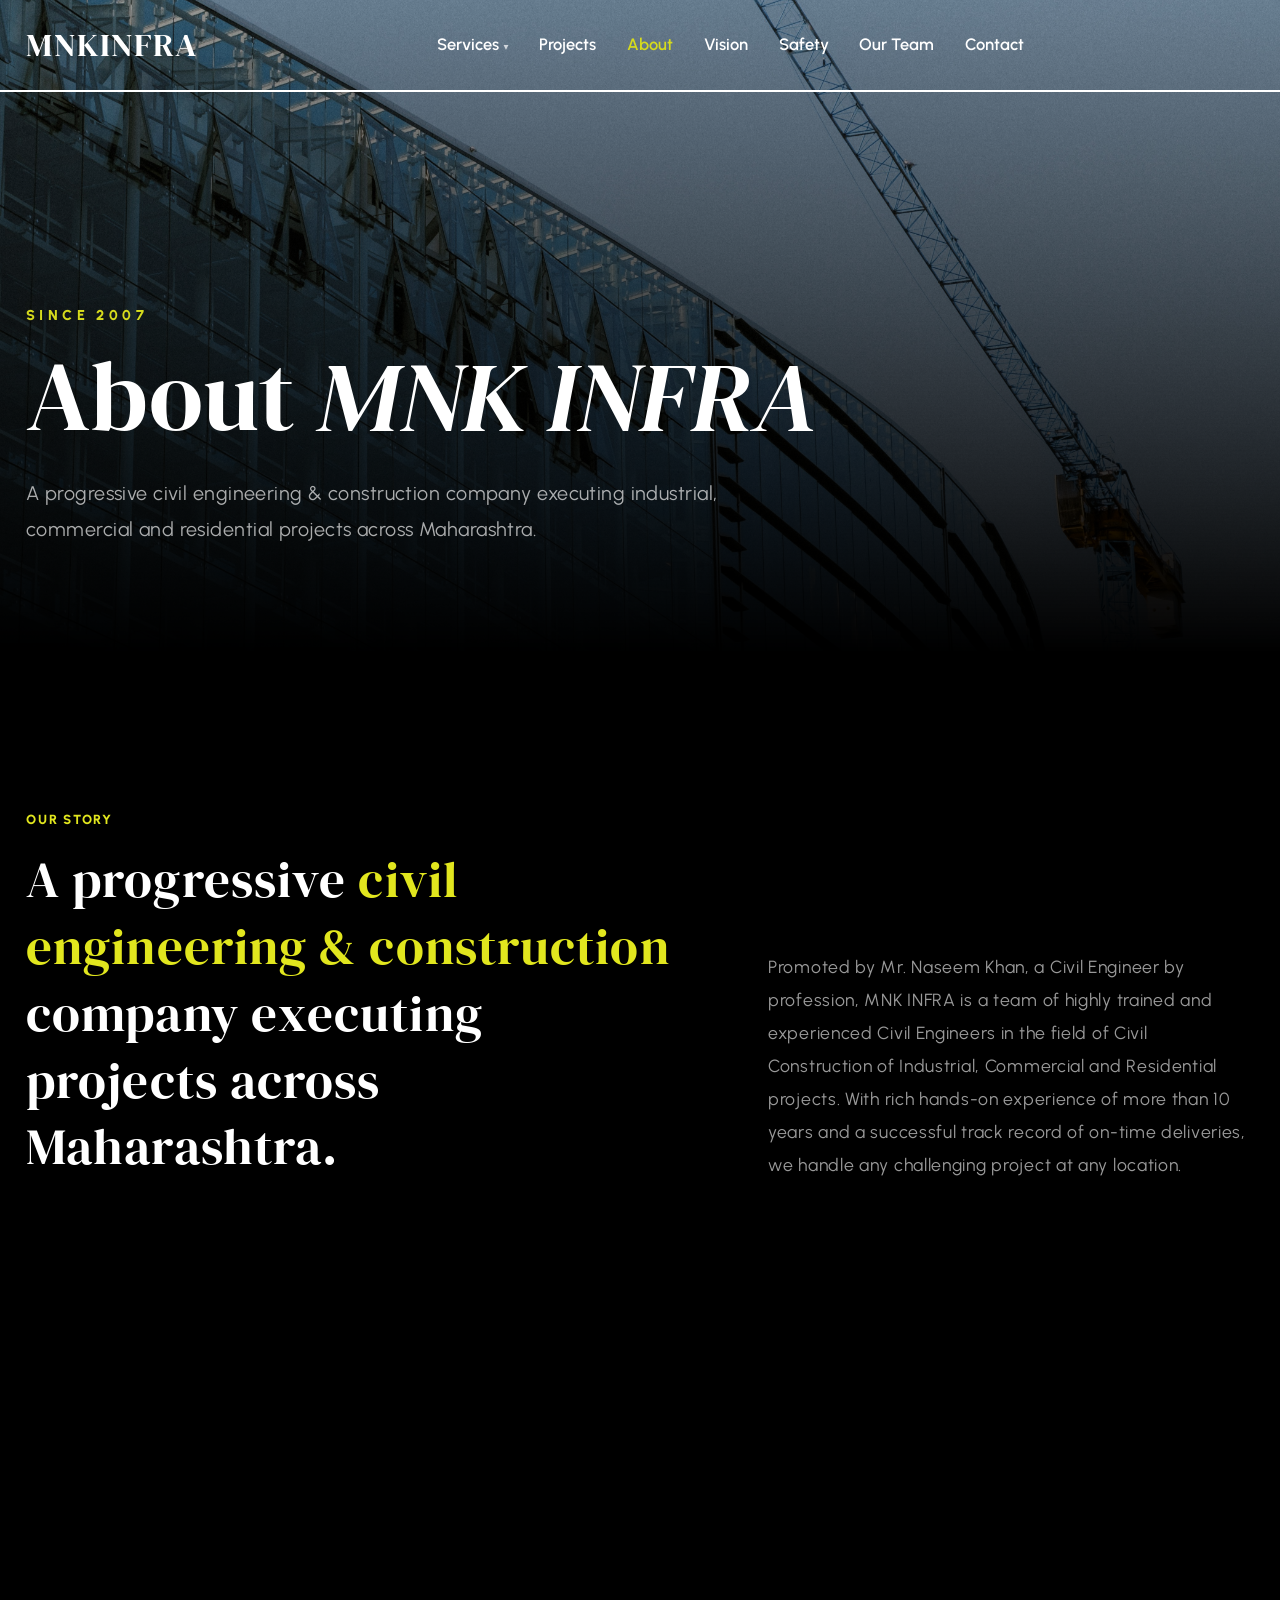
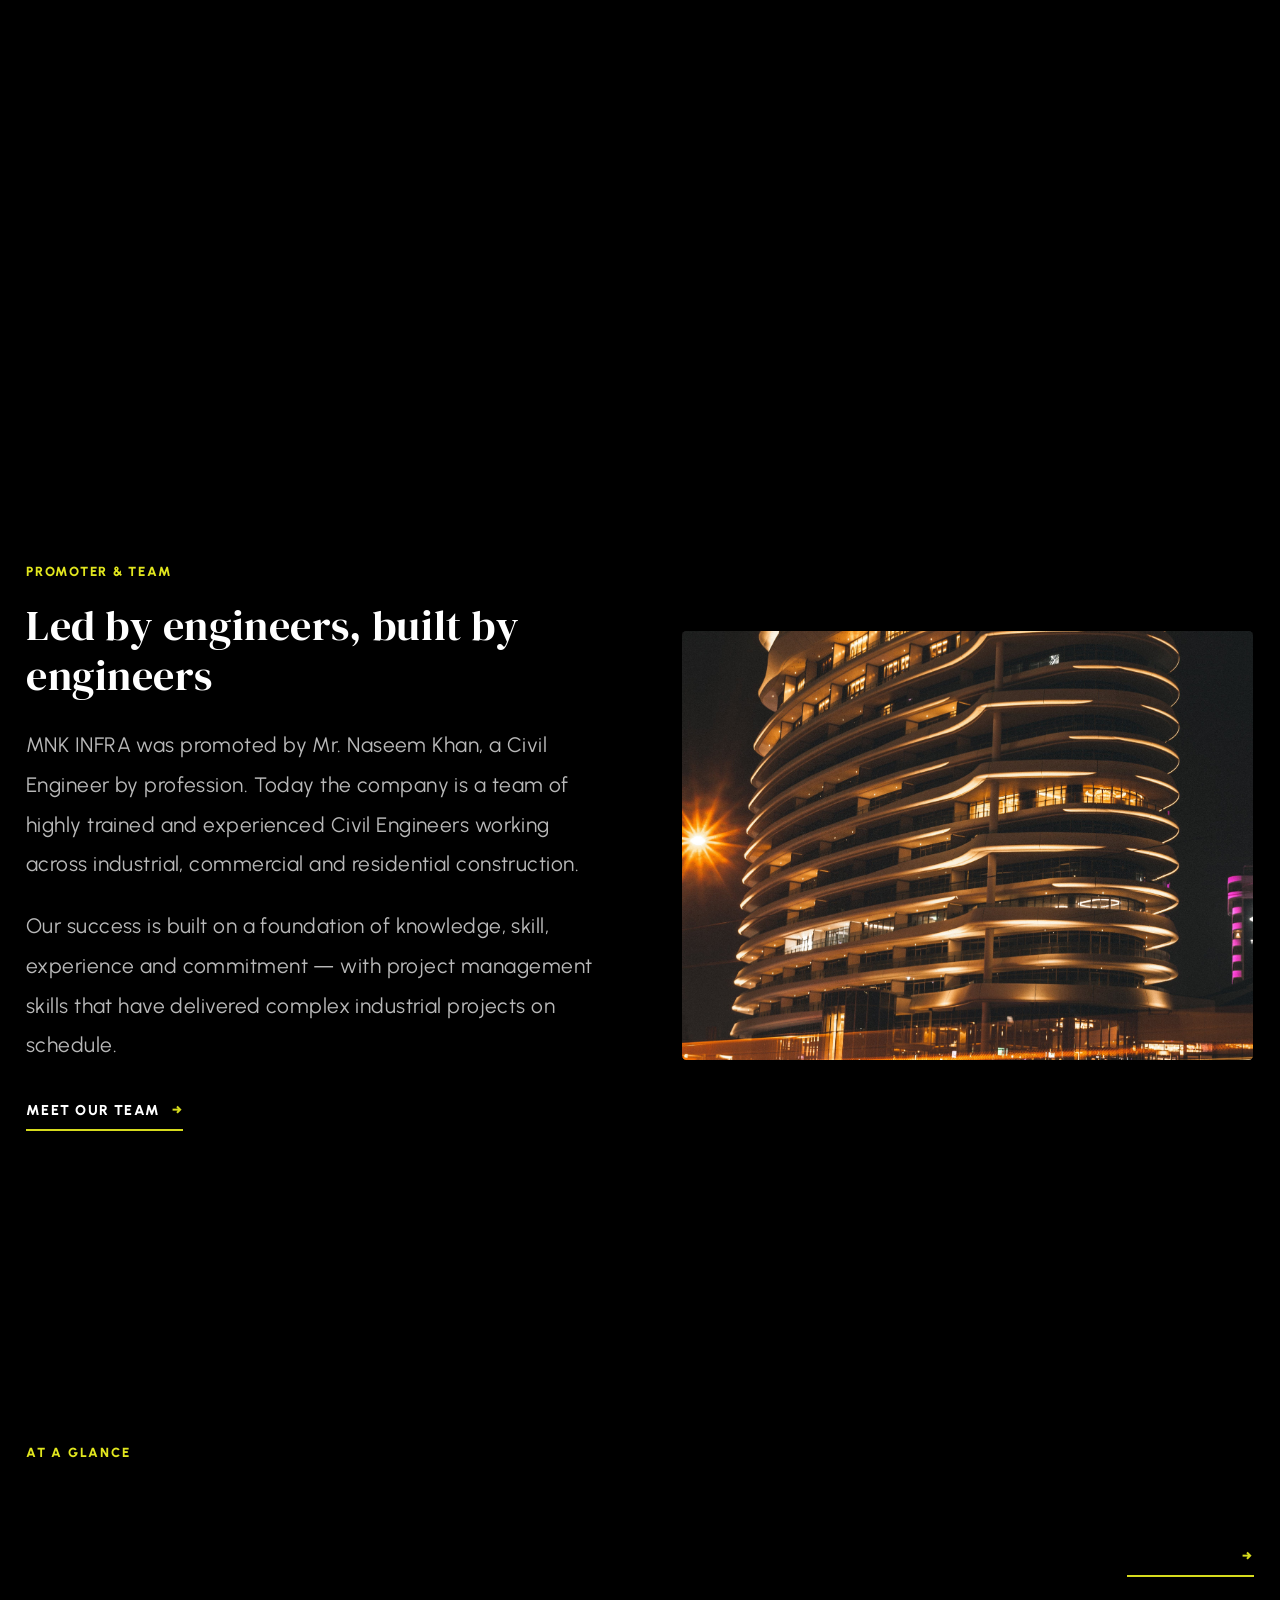
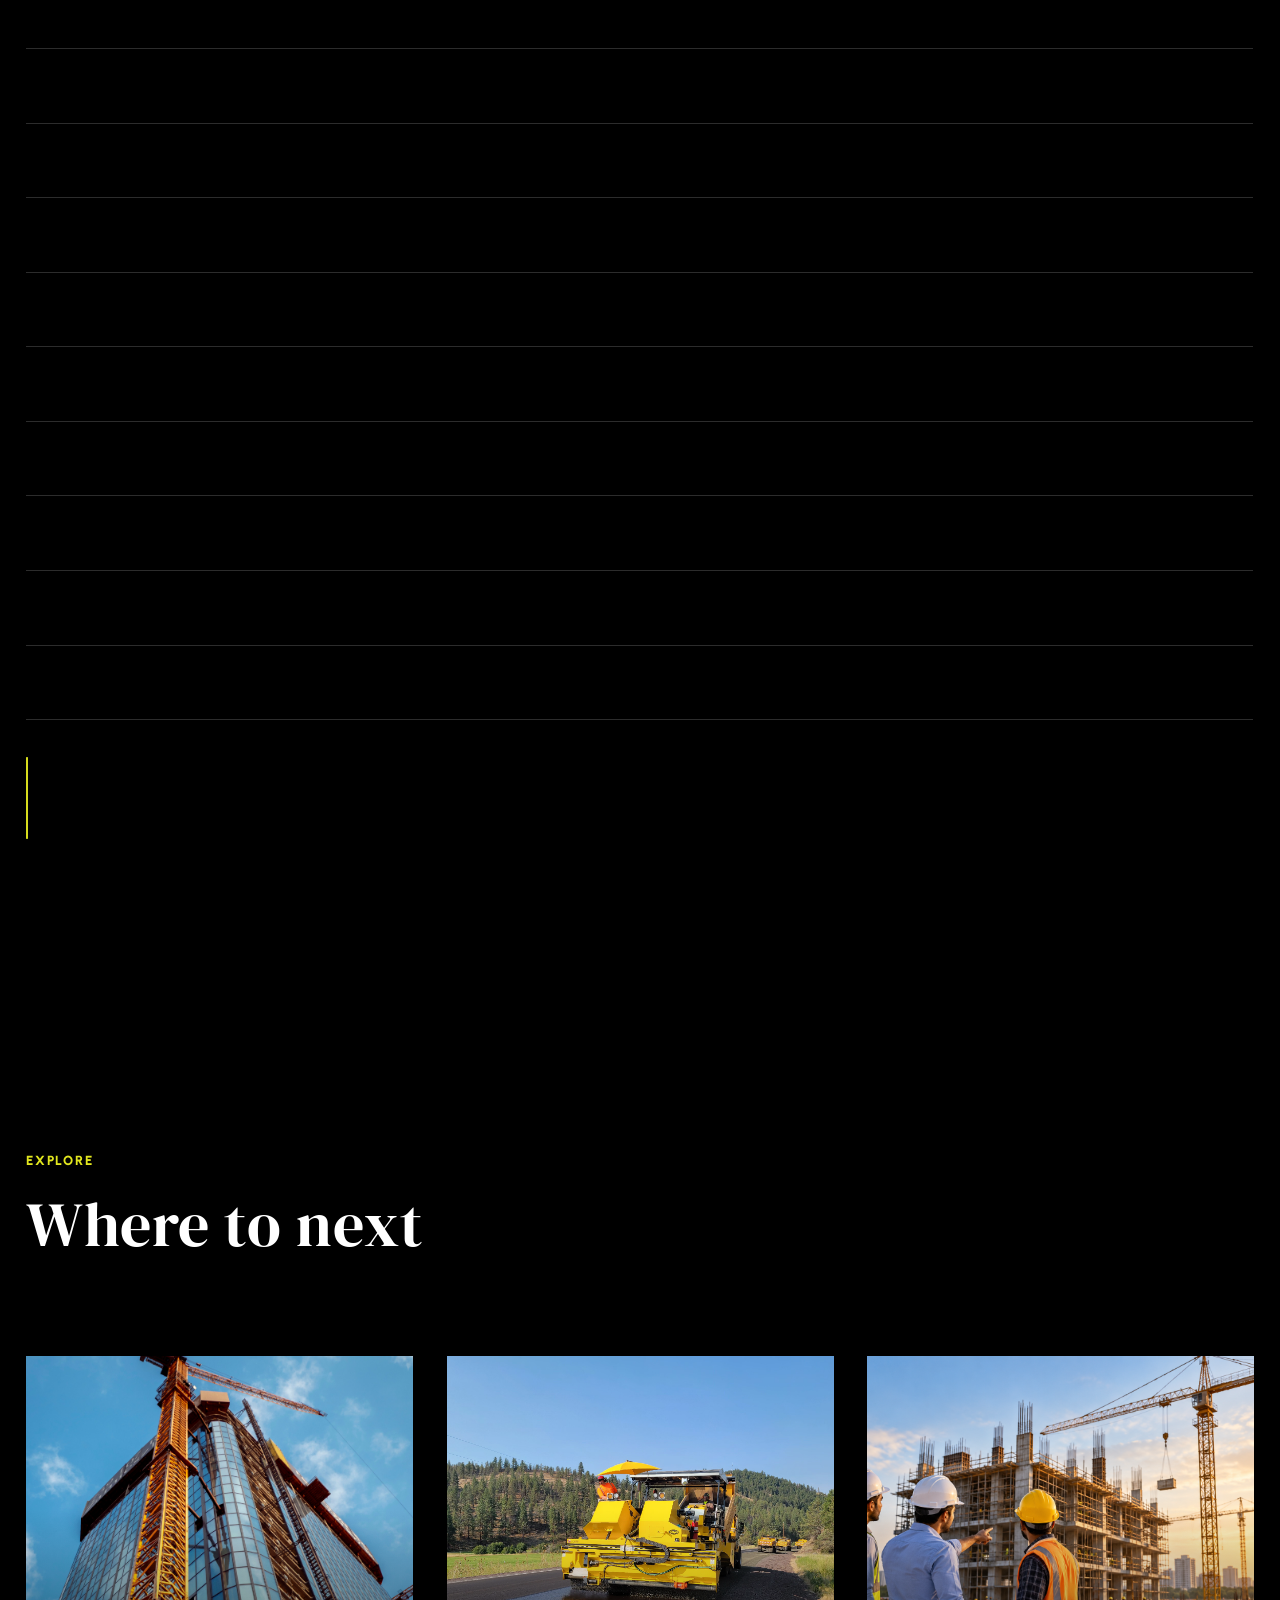
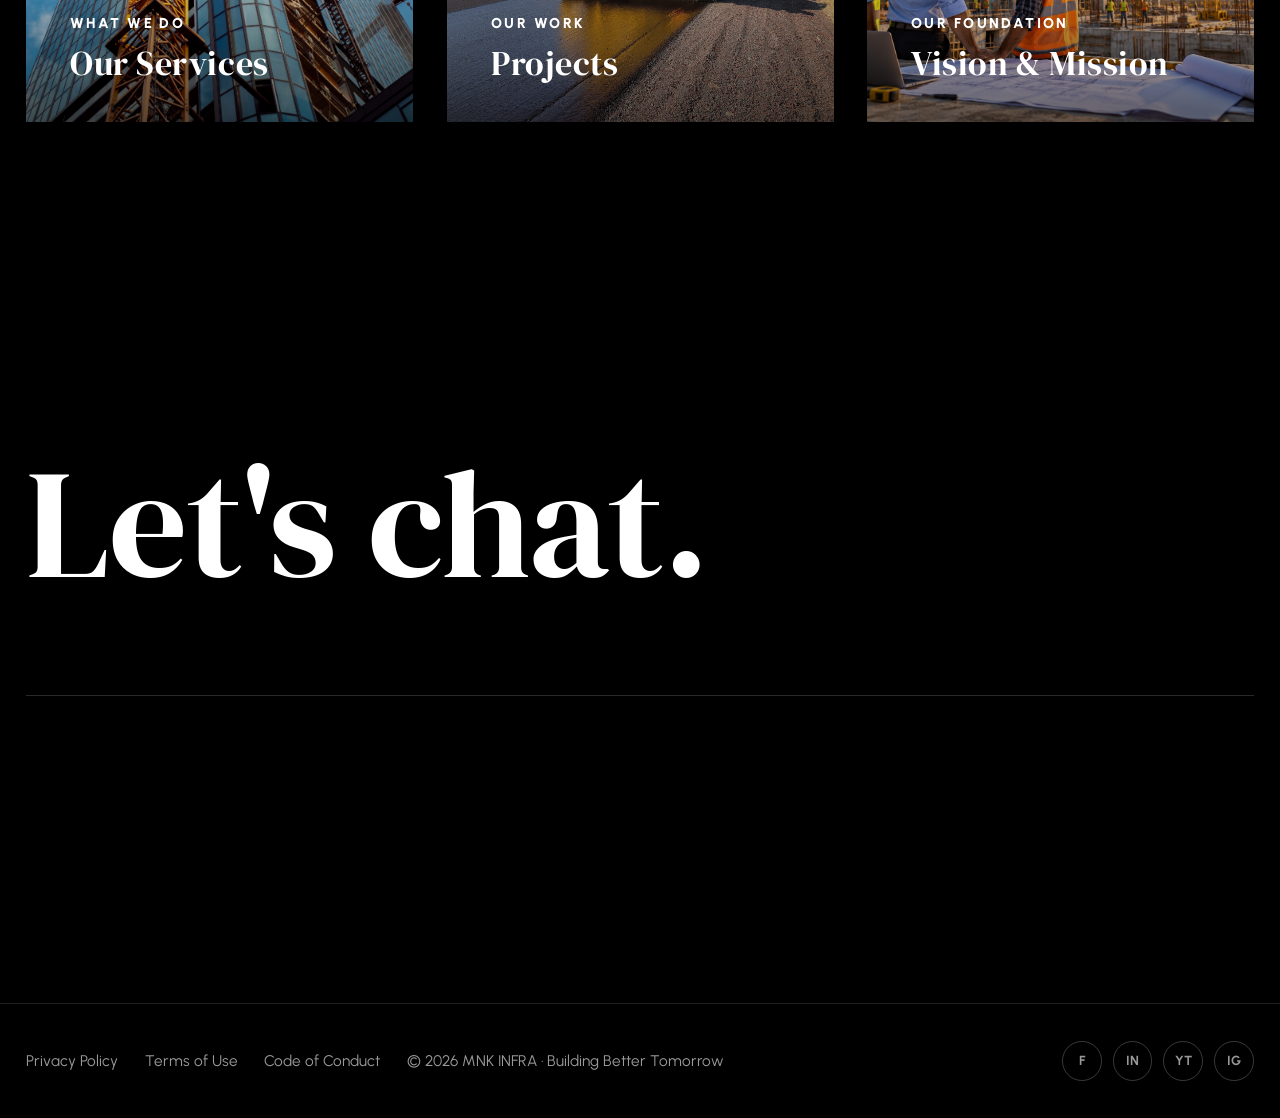
==== about.html @ fb1fc554 "MNK INFRA premium HITT-inspired sticky header + continuous projects carousel" ====
<!DOCTYPE html>
<html lang="en">
<head>
  <meta charset="UTF-8">
  <meta name="viewport" content="width=device-width, initial-scale=1.0">
  <title>About — MNK INFRA</title>
  <meta name="description" content="About MNK INFRA — a progressive civil engineering and construction company since 2007, promoted by Mr. Naseem Khan, executing industrial, commercial and residential projects across Maharashtra.">
  <link rel="icon" href="data:image/svg+xml,<svg xmlns='http://www.w3.org/2000/svg' viewBox='0 0 100 100'><rect width='100' height='100' rx='14' fill='%23000000'/><text x='50' y='70' font-size='56' font-family='Georgia' font-weight='bold' fill='%23d6db1d' text-anchor='middle'>M</text></svg>">
  <link rel="preconnect" href="https://fonts.googleapis.com">
  <link rel="preconnect" href="https://fonts.gstatic.com" crossorigin>
  <link href="https://fonts.googleapis.com/css2?family=DM+Serif+Display:ital@0;1&family=Urbanist:wght@400;500;600;700;800&display=swap" rel="stylesheet">
  <link rel="stylesheet" href="css/style.css">
  <link rel="stylesheet" href="css/pages.css">
  <noscript>
    <style>.reveal{opacity:1 !important;transform:none !important}</style>
  </noscript>
</head>
<body class="color-black">

  <!-- ===== Header (overlay over hero, solid on scroll) ===== -->
  <header class="siteheader" id="siteheader">
    <div class="navbar">
      <div class="container navbar__inner">
        <button class="header-search" type="button" aria-label="Search">
          <svg width="20" height="20" viewBox="0 0 24 24" fill="none" stroke="currentColor" stroke-width="2.2" stroke-linecap="round"><circle cx="11" cy="11" r="7"/><path d="M21 21l-4.35-4.35"/></svg>
        </button>
        <a class="brand" href="index.html" aria-label="MNK Infra home">
          <span class="brand__text">MNK <em>INFRA</em></span>
        </a>

        <nav class="nav" id="nav" aria-label="Main">
          <ul class="nav__list">
            <li class="nav__item nav__item--sub">
              <a href="services.html">Services <span class="chev">&#9662;</span></a>
              <div class="submenu">
                <div class="submenu__col">
                  <p class="submenu__title">Buildings</p>
                  <a href="service.html?s=commercial-buildings">Commercial Buildings</a>
                  <a href="service.html?s=residential-buildings">Residential Buildings</a>
                  <a href="service.html?s=multi-storey-buildings">Multi-Storey Buildings</a>
                  <a href="service.html?s=pre-engineered-structures">Pre-Engineered Structures</a>
                </div>
                <div class="submenu__col">
                  <p class="submenu__title">Civil &amp; Infrastructure</p>
                  <a href="service.html?s=road-construction">Road Construction</a>
                  <a href="service.html?s=earth-work-site-prep">Earth Work &amp; Site Prep</a>
                  <a href="service.html?s=waterproofing-insulation">Waterproofing &amp; Insulation</a>
                  <a href="service.html?s=hvac-plumbing-electrical">HVAC, Plumbing &amp; Electrical</a>
                </div>
              </div>
            </li>
            <li class="nav__item"><a href="projects.html">Projects</a></li>
            <li class="nav__item"><a href="about.html">About</a></li>
            <li class="nav__item"><a href="vision.html">Vision</a></li>
            <li class="nav__item"><a href="safety.html">Safety</a></li>
            <li class="nav__item"><a href="team.html">Our Team</a></li>
            <li class="nav__item"><a href="contact.html">Contact</a></li>
          </ul>
          <a class="btn btn--lime nav__mobile-cta" href="contact.html">Build With Us</a>
        </nav>

        <a class="btn btn--lime navbar__cta" href="contact.html">Build With Us</a>

        <button class="burger" id="burger" type="button" aria-label="Open menu" aria-expanded="false">
          <span></span><span></span><span></span>
        </button>
      </div>
      <div class="scrollbar" aria-hidden="true"><span id="scrollbarFill"></span></div>
      </div>
      <div class="nav-backdrop" id="navBackdrop" aria-hidden="true"></div>
  </header>

  <main id="top">

    <!-- ===== PAGE HERO ===== -->
    <section class="phero phero--about" data-panel="black">
      <div class="phero__media" data-heromedia aria-hidden="true"></div>
      <div class="phero__overlay" aria-hidden="true"></div>
      <div class="container phero__inner">
        <p class="hero__tag reveal">Since 2007</p>
        <h1 class="phero__title reveal" style="--d:.15s">About <em>MNK INFRA</em></h1>
        <p class="phero__lede reveal" style="--d:.3s">A progressive civil engineering &amp; construction company executing industrial, commercial and residential projects across Maharashtra.</p>
      </div>
    </section>

    <!-- ===== INTRO — black ===== -->
    <section class="intro panel" data-panel="black">
      <div class="container intro__grid">
        <div class="reveal">
          <p class="eyebrow">Our Story</p>
          <h2 class="intro__title">A progressive <span class="lime">civil engineering &amp; construction</span> company executing projects across Maharashtra.</h2>
        </div>
        <div class="intro__copy reveal" style="--d:.2s">
          <p>Promoted by Mr. Naseem Khan, a Civil Engineer by profession, MNK INFRA is a team of highly trained and experienced Civil Engineers in the field of Civil Construction of Industrial, Commercial and Residential projects. With rich hands-on experience of more than 10 years and a successful track record of on-time deliveries, we handle any challenging project at any location.</p>
        </div>
      </div>
    </section>

    <!-- ===== STATS — white ===== -->
    <section class="stats panel" data-panel="white">
      <div class="container">
        <p class="stats__lead reveal">Our success is built on a foundation of knowledge, skill, experience and commitment — gained project by project, alongside our clients, architects and consultants.</p>
        <div class="stats__grid" data-stagger>
          <div class="stat reveal">
            <p class="stat__num"><span class="count" data-target="2007">0</span></p>
            <h6 class="stat__label">Established</h6>
            <p class="stat__desc">Serving clients, architects and consultants across Maharashtra since 2007.</p>
          </div>
          <div class="stat reveal">
            <p class="stat__num"><span class="count" data-target="10" data-suffix="+">0+</span></p>
            <h6 class="stat__label">Years of Experience</h6>
            <p class="stat__desc">Rich hands-on experience across Infrastructure, Commercial, Residential and Land Development projects.</p>
          </div>
          <div class="stat reveal">
            <p class="stat__num"><span class="count" data-target="13" data-suffix="+">0+</span></p>
            <h6 class="stat__label">Construction Services</h6>
            <p class="stat__desc">From buildings and roads to industrial structures, waterproofing and MEP works.</p>
          </div>
          <div class="stat reveal">
            <p class="stat__num"><span class="count" data-target="100" data-suffix="%">0%</span></p>
            <h6 class="stat__label">On-Time Deliveries</h6>
            <p class="stat__desc">Project management skills that have delivered complex industrial projects on schedule.</p>
          </div>
        </div>
      </div>
    </section>

    <!-- ===== EXPERTISE / PROMOTER — black ===== -->
    <section class="psec panel" data-panel="black">
      <div class="container split__grid split__grid--rev">
        <div class="split__media reveal">
          <div class="frame"><img data-imgparallax src="images/built-on-trust.jpg" alt="MNK INFRA building project" loading="lazy"></div>
        </div>
        <div class="split__body reveal" style="--d:.15s">
          <p class="eyebrow">Promoter &amp; Team</p>
          <h2 class="ptitle ptitle--sm">Led by engineers, built by engineers</h2>
          <p class="plede">MNK INFRA was promoted by Mr. Naseem Khan, a Civil Engineer by profession. Today the company is a team of highly trained and experienced Civil Engineers working across industrial, commercial and residential construction.</p>
          <p class="plede">Our success is built on a foundation of knowledge, skill, experience and commitment — with project management skills that have delivered complex industrial projects on schedule.</p>
          <a class="link-arrow" href="team.html" style="margin-top: 30px;">Meet Our Team <span>&rarr;</span></a>
        </div>
      </div>
    </section>

    <!-- ===== COMPANY PROFILE — white ===== -->
    <section class="psec panel" data-panel="white">
      <div class="container">
        <div class="news__head">
          <div class="reveal">
            <p class="eyebrow">At A Glance</p>
            <h2 class="ptitle">Company profile</h2>
          </div>
          <a class="link-arrow reveal" style="--d:.15s" href="contact.html">Contact Us <span>&rarr;</span></a>
        </div>

        <div class="facts reveal">
          <div class="facts__row"><p class="facts__k">Company</p><p class="facts__v">MNK INFRA</p></div>
          <div class="facts__row"><p class="facts__k">Established</p><p class="facts__v">2007</p></div>
          <div class="facts__row"><p class="facts__k">Promoter</p><p class="facts__v">Mr. Naseem Khan — Civil Engineer</p></div>
          <div class="facts__row"><p class="facts__k">Head Office</p><p class="facts__v">UB 20, Dheeraj Heritage, S.V Road, Santacruz West, Mumbai — 400054</p></div>
          <div class="facts__row"><p class="facts__k">Region</p><p class="facts__v">Projects executed across Maharashtra, India</p></div>
          <div class="facts__row"><p class="facts__k">Sectors</p><p class="facts__v">Industrial · Commercial · Residential · Infrastructure</p></div>
          <div class="facts__row"><p class="facts__k">Services</p><p class="facts__v">13+ construction and infrastructure services — <a href="services.html">view all services</a></p></div>
          <div class="facts__row"><p class="facts__k">Phone</p><p class="facts__v"><a href="tel:+919820789991">+91 98207 89991</a></p></div>
          <div class="facts__row"><p class="facts__k">Email</p><p class="facts__v"><a href="mailto:mnkinfra09@gmail.com">mnkinfra09@gmail.com</a></p></div>
        </div>

        <p class="note reveal" style="margin-top: 34px;">Legal entity details, registration and statutory numbers, certifications and client references are not published on the current website. This block can be extended with verified documents as they are supplied.</p>
      </div>
    </section>

    <!-- ===== EXPLORE — black ===== -->
    <section class="psec panel" data-panel="black">
      <div class="container">
        <div class="news__head">
          <div class="reveal">
            <p class="eyebrow">Explore</p>
            <h2 class="ptitle">Where to next</h2>
          </div>
        </div>

        <div class="imggrid" data-stagger>
          <a class="e-card reveal" href="services.html" style="background-image:url('images/specialty-civil.jpg')"><div class="e-card__in"><h4>What We Do</h4><h3>Our Services</h3></div></a>
          <a class="e-card reveal" href="projects.html" style="background-image:url('images/road-construction.jpg')"><div class="e-card__in"><h4>Our Work</h4><h3>Projects</h3></div></a>
          <a class="e-card reveal" href="vision.html" style="background-image:url('images/our-mission.png')"><div class="e-card__in"><h4>Our Foundation</h4><h3>Vision &amp; Mission</h3></div></a>
        </div>
      </div>
    </section>

    <!-- ===== CTA — black ===== -->
    <section class="cta panel" data-panel="black">
      <div class="container">
        <h2 class="cta__title reveal"><a href="contact.html">Let's chat.</a></h2>
        <div class="cta__cols" data-stagger>
          <div class="reveal">
            <p class="cta__label">Get In Touch</p>
            <a href="tel:+919820789991">9820789991</a>
            <a href="mailto:mnkinfra09@gmail.com">mnkinfra09@gmail.com</a>
          </div>
          <div class="reveal">
            <p class="cta__label">Visit Us</p>
            <a href="contact.html">UB 20, Dheeraj Heritage, S.V Road</a>
            <a href="contact.html">Santacruz West, Mumbai — 400054</a>
          </div>
          <div class="reveal">
            <p class="cta__label">Learn More</p>
            <a href="team.html">Our Team</a>
            <a href="safety.html">Safety</a>
          </div>
        </div>
      </div>
    </section>

  </main>

  <!-- ===== Footer ===== -->
  <footer class="footer">
    <div class="container footer__inner">
      <nav class="footer__links" aria-label="Footer">
        <a href="contact.html">Privacy Policy</a>
        <a href="contact.html">Terms of Use</a>
        <a href="contact.html">Code of Conduct</a>
        <span>&copy; 2026 MNK INFRA · Building Better Tomorrow</span>
      </nav>
      <div class="footer__social">
        <a href="contact.html" aria-label="Facebook">f</a>
        <a href="contact.html" aria-label="LinkedIn">in</a>
        <a href="contact.html" aria-label="YouTube">yt</a>
        <a href="contact.html" aria-label="Instagram">ig</a>
      </div>
    </div>
  </footer>

  <script src="js/main.js"></script>
</body>
</html>
---- css/style.css ----
/* ============ MNK Infra — HITT-clone theme (black / white / lime) ============ */
:root {
  --black: #000000;
  --white: #ffffff;
  --lime: #d6db1d;
  --lime-text: #e1e61e;
  --lime-hover: #cbd01c;
  --grey: #5b6670;
  --navy: #002855;
  --giant-grey: rgba(91, 102, 112, 0.28);
  --giant-dark: rgba(146, 157, 170, 0.3);

  --serif: "DM Serif Display", Georgia, serif;
  --sans: "Urbanist", system-ui, -apple-system, "Segoe UI", sans-serif;

  --container: 1140px;
  --ease: cubic-bezier(0.22, 1, 0.36, 1);
}

* { margin: 0; padding: 0; box-sizing: border-box; }
html { scroll-behavior: smooth; overflow-x: hidden; zoom: 1.1; }
body {
  font-family: var(--sans);
  font-size: 16px;
  line-height: 1.8;
  background-color: #000;
  color: #fff;
  -webkit-font-smoothing: antialiased;
  overflow-x: hidden;
  /* exact HITT mechanism: body color flips with scroll */
  transition: background-color 0.6s ease;
}
body.color-white { background-color: #fff !important; color: #000; }
body.color-black { background-color: #000 !important; color: #fff; }
body.nav-open { overflow: hidden; }

img { max-width: 100%; display: block; }
a { color: inherit; text-decoration: none; }
button { font: inherit; cursor: pointer; border: 0; background: none; color: inherit; }
em { font-style: italic; }
.lime { color: var(--lime-text) !important; }

.container { width: min(var(--container), calc(100% - 48px)); margin-inline: auto; }

/* ================= buttons ================= */
.btn {
  display: inline-block;
  font-family: var(--sans);
  font-weight: 800;
  font-size: 13px;
  letter-spacing: 1.3px;
  text-transform: uppercase;
  padding: 15px 28px;
  border-radius: 2px;
  line-height: 1.4;
  transition: background-color 0.3s, color 0.3s, transform 0.3s var(--ease);
}
.btn--lime { background: var(--lime); color: #000; }
.btn--lime:hover { background: var(--lime-hover); }
.btn--w220 { width: 220px; text-align: center; padding-left: 15px; padding-right: 15px; }

.link-arrow {
  display: inline-flex;
  align-items: center;
  gap: 10px;
  font-weight: 800;
  font-size: 13px;
  letter-spacing: 1.3px;
  text-transform: uppercase;
  border-bottom: 2px solid var(--lime);
  padding-bottom: 5px;
  transition: gap 0.3s var(--ease), color 0.3s;
}
.link-arrow:hover { gap: 18px; color: var(--lime); }
.link-arrow span { color: var(--lime); }

.eyebrow {
  text-transform: uppercase;
  letter-spacing: 1.6px;
  font-size: 12px;
  font-weight: 800;
  color: var(--lime-text);
  margin-bottom: 14px;
}

/* ================= header ================= */
.siteheader {
  position: fixed;
  top: 0; left: 0; right: 0;
  z-index: 900;
  transition: background-color 0.3s ease, box-shadow 0.3s ease, color 0.3s ease, border-color 0.3s ease;
  color: #fff;
  border-bottom: 1px solid #fff;
}
.siteheader.is-solid {
  background: #fff;
  color: #000;
  box-shadow: 0 2px 10px rgba(0, 0, 0, 0.08);
  border-bottom: 1px solid #D1D5DB;
}

.topbar { border-bottom: 1px solid rgba(255, 255, 255, 0.16); transition: border-color 0.4s; }
.siteheader.is-solid .topbar { border-bottom-color: rgba(0, 0, 0, 0.08); }
.topbar__inner { display: flex; justify-content: space-between; align-items: center; min-height: 40px; gap: 20px; }
.topbar__interested {
  text-transform: uppercase;
  letter-spacing: 1.4px;
  font-size: 11px;
  font-weight: 800;
  color: var(--lime);
}
.topbar__interested .chev { font-size: 9px; margin-left: 5px; }
.topbar__links { display: flex; gap: 24px; }
.topbar__links a {
  text-transform: uppercase;
  letter-spacing: 1.1px;
  font-size: 11px;
  font-weight: 600;
  opacity: 0.85;
  transition: color 0.25s, opacity 0.25s;
}
.topbar__links a:hover { color: var(--lime); opacity: 1; }

.navbar { position: relative; border-bottom: 1px solid #fff; transition: border-color 0.3s; }
.navbar__inner { display: flex; align-items: center; gap: 30px; min-height: 82px; transition: min-height 0.35s var(--ease); }
.nav { margin-left: auto; }
.burger { display: none; flex-direction: column; gap: 5px; padding: 8px; margin-left: auto; }
.siteheader.is-solid .navbar__inner { min-height: 66px; }

.brand {
  display: flex;
  align-items: center;
}
.brand__text {
  font-family: var(--serif);
  font-size: 1.9rem;
  letter-spacing: 1px;
  line-height: 1;
  color: #fff;
  white-space: nowrap;
  display: flex;
  align-items: center;
}
.brand__text > *:first-child {
  color: #fff;
  transition: color 0.3s;
}
.siteheader.is-solid .brand__text > *:first-child {
  color: #111111;
}
.brand__text em {
  color: var(--lime-text);
  font-style: normal;
}
.siteheader.is-solid .brand__text em { color: var(--lime-text) !important; }
.brand--footer .brand__text { color: #fff; }

.nav { margin-left: auto; }
.nav__list { display: flex; gap: 2px; list-style: none; }
.nav__item > a {
  display: block;
  padding: 10px 13px;
  font-size: 15px;
  font-weight: 600;
  color: currentColor;
  border-radius: 4px;
  white-space: nowrap;
  transition: color 0.25s;
}
.nav__item > a:hover,
.nav__item > a.is-active { color: var(--lime); }
.chev { font-size: 9px; opacity: 0.7; }

.nav__item--sub { position: relative; }
.submenu {
  position: absolute;
  top: calc(100% + 16px);
  left: 0;
  display: grid;
  grid-template-columns: repeat(2, minmax(175px, 1fr));
  gap: 28px;
  background: #fff;
  color: #000;
  border: 1px solid rgba(0, 0, 0, 0.08);
  border-radius: 4px;
  padding: 26px 30px;
  box-shadow: 0 30px 70px rgba(0, 0, 0, 0.22);
  opacity: 0;
  visibility: hidden;
  transform: translateY(14px);
  transition: opacity 0.3s, transform 0.35s var(--ease), visibility 0.3s;
}
.nav__item--sub:hover .submenu,
.nav__item--sub:focus-within .submenu { opacity: 1; visibility: visible; transform: translateY(0); }
.submenu::before { content: ""; position: absolute; top: -16px; left: 0; right: 0; height: 16px; }
.submenu__title {
  text-transform: uppercase;
  letter-spacing: 1.4px;
  font-size: 11px;
  font-weight: 800;
  color: var(--grey);
  margin-bottom: 10px;
}
.submenu__col a { display: block; padding: 6px 0; font-size: 14.5px; font-weight: 600; transition: color 0.2s, padding-left 0.2s; }
.submenu__col a:hover { color: var(--lime-hover); padding-left: 6px; }

.navbar__cta { flex-shrink: 0; opacity: 0; visibility: hidden; transition: opacity 0.35s, visibility 0.35s; }
.siteheader.is-solid .navbar__cta { opacity: 1; visibility: visible; }
.siteheader.is-solid .navbar { border-color: #D1D5DB; }

.header-search { display: none; align-items: center; justify-content: center; width: 40px; height: 40px; color: #fff; padding: 0; flex-shrink: 0; }
.nav__mobile-cta { display: none; }

.burger { display: none; flex-direction: column; gap: 5px; padding: 8px; margin-left: auto; }
.burger span { width: 26px; height: 2.5px; background: currentColor; border-radius: 2px; transition: transform 0.3s, opacity 0.3s; }
.burger.is-open span:nth-child(1) { transform: translateY(7.5px) rotate(45deg); }
.burger.is-open span:nth-child(2) { opacity: 0; }
.burger.is-open span:nth-child(3) { transform: translateY(-7.5px) rotate(-45deg); }

.scrollbar { position: absolute; left: 0; right: 0; bottom: -2px; height: 2px; background: transparent; }
.scrollbar span { display: block; height: 100%; width: 0; background: var(--lime); transition: width 0.1s linear; }

/* ================= hero ================= */
.hero {
  position: relative;
  min-height: 100vh;
  display: flex;
  align-items: center;
  overflow: hidden;
  background: #000;
  padding: 150px 0 100px;
}
.hero__media {
  position: absolute;
  inset: -10% 0;
  /* video background — CSS image is fallback/poster area */
  background: url("https://picsum.photos/seed/mnkskyline/1920/1200") no-repeat center center;
  background-size: cover;
  will-change: transform;
}
.hero__video {
  position: absolute;
  inset: 0;
  width: 100%;
  height: 100%;
  object-fit: cover;
}
.hero__overlay {
  position: absolute;
  inset: 0;
  /* exact HITT gradient: video melts into pure black at bottom */
  background: linear-gradient(180deg, rgba(0, 0, 0, 0.3) 0%, #000000 100%);
}
.hero__inner { position: relative; z-index: 3; }

/* MNK INFRA stacked above title — M and B flush on same left edge */
.hero__stack {
  display: flex;
  flex-direction: column;
  align-items: flex-start;
  margin-bottom: 40px;
  padding-right: clamp(24px, 8vw, 120px);
}
.hero__tag {
  font-weight: 800;
  font-size: 13px;
  letter-spacing: 4px;
  text-transform: uppercase;
  color: var(--lime);
  line-height: 1;
  margin: 0 0 20px;
  padding: 0;
}
.hero__title {
  font-family: var(--serif);
  font-weight: 400;
  font-size: clamp(46px, 7.6vw, 104px);
  line-height: 1.06;
  color: #fff;
  margin: 0;
  padding: 0;
}
.hero__title em { font-family: var(--serif); }

/* rotating headline — always 2 lines, fade + slight rise */
.hero__rotator {
  display: grid;
}
.hero__line {
  grid-area: 1 / 1;
  opacity: 0;
  visibility: hidden;
  transform: translateY(28px);
  transition:
    opacity 0.7s ease,
    transform 0.7s var(--ease),
    visibility 0.7s;
  will-change: opacity, transform;
}
.hero__line.is-active {
  opacity: 1;
  visibility: visible;
  transform: translateY(0);
}

/* desktop only: lock all 3 headlines to same footprint as Building Better Tomorrow */
@media (min-width: 641px) {
  .hero__title {
    width: max-content;
    max-width: 100%;
  }
  .hero__line {
    white-space: nowrap;
  }
}

/* ================= giant parallax titles ================= */
.giant {
  position: absolute;
  top: 30px;
  left: 0;
  font-family: var(--serif);
  font-size: clamp(120px, 19vw, 280px);
  line-height: 1;
  letter-spacing: 11.2px;
  white-space: nowrap;
  color: var(--giant-dark);
  pointer-events: none;
  user-select: none;
  z-index: 0;
  will-change: transform;
}
.giant--light { color: var(--giant-grey); }

/* ================= intro (black) ================= */
.intro { position: relative; z-index: 2; padding: clamp(80px, 11vw, 150px) 0 clamp(40px, 5vw, 60px); }
.intro__grid {
  display: grid;
  grid-template-columns: 1.15fr 0.85fr;
  gap: clamp(40px, 6vw, 90px);
  align-items: end;
}
.intro__title {
  font-family: var(--serif);
  font-weight: 400;
  font-size: clamp(30px, 3.6vw, 46px);
  line-height: 1.32;
  letter-spacing: 1px;
  color: #fff;
}
.intro__copy p {
  color: rgba(255, 255, 255, 0.6);
  font-size: 16px;
  letter-spacing: 0.64px;
  line-height: 1.88;
}

/* ================= projects (black) ================= */
.projects {
  position: relative;
  z-index: 2;
  padding: clamp(60px, 8vw, 110px) 0 clamp(80px, 10vw, 140px);
  overflow: hidden;
}
.projects__head {
  position: relative;
  z-index: 5;
  display: flex;
  justify-content: space-between;
  align-items: center;
  gap: 24px;
  margin-bottom: clamp(40px, 5vw, 70px);
}
.filters { display: flex; align-items: center; gap: 22px; flex-wrap: wrap; }
.filters__label { font-size: 17px; font-weight: 600; color: #fff; }

.dropdown { position: relative; }
.dropdown__btn {
  display: flex;
  align-items: center;
  gap: 12px;
  font-size: 17px;
  font-weight: 600;
  color: #fff;
  padding: 8px 4px;
  border-bottom: 1px solid rgba(255, 255, 255, 0.3);
  transition: color 0.25s, border-color 0.25s;
}
.dropdown__btn:hover { color: var(--lime); border-color: var(--lime); }
.dropdown__btn svg { transition: transform 0.3s var(--ease); }
.dropdown.is-open .dropdown__btn svg { transform: rotate(180deg); }
.dropdown__menu {
  position: absolute;
  top: calc(100% + 12px);
  left: 0;
  min-width: 250px;
  background: #0a0a0a;
  border: 1px solid rgba(255, 255, 255, 0.16);
  border-radius: 4px;
  list-style: none;
  padding: 10px 0;
  max-height: 320px;
  overflow-y: auto;
  opacity: 0;
  visibility: hidden;
  transform: translateY(10px);
  transition: opacity 0.25s, transform 0.3s var(--ease), visibility 0.25s;
  z-index: 20;
}
.dropdown.is-open .dropdown__menu { opacity: 1; visibility: visible; transform: translateY(0); }
.dropdown__menu button {
  display: block;
  width: 100%;
  text-align: left;
  padding: 9px 22px;
  font-size: 14.5px;
  font-weight: 500;
  color: rgba(255, 255, 255, 0.8);
  transition: color 0.2s, background 0.2s, padding-left 0.2s;
}
.dropdown__menu button:hover { color: var(--lime); background: rgba(255, 255, 255, 0.05); padding-left: 28px; }

.slider-nav { display: flex; gap: 10px; }
.slider-nav__btn {
  width: 52px; height: 52px;
  border: 1.5px solid rgba(255, 255, 255, 0.35);
  border-radius: 50%;
  color: #fff;
  font-size: 18px;
  display: grid; place-items: center;
  transition: all 0.3s var(--ease);
}
.slider-nav__btn:hover { background: var(--lime); border-color: var(--lime); color: #000; transform: translateY(-3px); }

.p-slider {
  position: relative;
  z-index: 2;
  overflow-x: auto;
  overflow-y: hidden;
  padding-block: 90px;
  margin-block: -90px;
  scrollbar-width: none;
  -ms-overflow-style: none;
  cursor: grab;
  scroll-snap-type: x mandatory;
  padding-inline: max(24px, calc((100% - var(--container)) / 2));
}
.p-slider::-webkit-scrollbar { display: none; }
.p-slider.is-dragging { cursor: grabbing; scroll-snap-type: none; }
.p-slider.is-dragging a { pointer-events: none; }
.p-track { display: flex; gap: clamp(24px, 3vw, 44px); width: max-content; padding-right: 24px; }

/* HITT-style stagger: odd cards sit -80px, even +80px, settle to 0 on .line-up */
.p-card {
  flex: 0 0 280px;
  margin-right: 24px;
  margin-bottom: 0;
  scroll-snap-align: start;
  transform: translateY(0);
  transition: transform 400ms;
  display: block;
  position: relative;
}
.p-card:nth-child(even) { transform: translateY(80px); }
.p-card.line-up { transform: translateY(0); }
.p-card:last-child { margin-right: 0; }
.p-card__frame {
  position: relative;
  aspect-ratio: 16 / 9;
  overflow: hidden;
  border-radius: 4px;
  background: #111;
  margin-bottom: 0;
}
.p-card__frame img {
  position: absolute;
  left: 0; top: 0;
  width: 100%;
  height: 100%;
  object-fit: cover;
  transition: transform 0.5s;
}
.p-card__frame:hover img { transform: scale(1.08); }
.p-card__cat {
  text-transform: uppercase;
  letter-spacing: 1.3px;
  font-size: 12px;
  font-weight: 800;
  color: var(--lime);
  margin: 8px 0 4px;
  white-space: nowrap;
  width: 100%;
}
.p-card__title {
  font-family: var(--serif);
  font-weight: 400;
  font-size: clamp(22px, 2vw, 28px);
  line-height: 1.25;
  color: #fff;
  white-space: nowrap;
  width: 100%;
  overflow: hidden;
  text-overflow: ellipsis;
  margin-bottom: 4px;
}
.p-card__loc {
  font-size: 14.5px;
  color: rgba(255, 255, 255, 0.5);
  white-space: nowrap;
  width: 100%;
  overflow: hidden;
  text-overflow: ellipsis;
}
.p-card__frame {
  position: relative;
  aspect-ratio: 4 / 4.6;
  overflow: hidden;
  border-radius: 4px;
  background: #111;
  margin-bottom: 20px;
}
.p-card__frame img {
  position: absolute;
  left: 0; top: -8%;
  width: 100%;
  height: 116%;
  object-fit: cover;
  filter: saturate(0.9);
  transition: filter 0.5s, scale 0.8s var(--ease);
  will-change: transform;
}
.p-card:hover .p-card__frame img { filter: saturate(1.05); scale: 1.05; }
.p-card__cat {
  text-transform: uppercase;
  letter-spacing: 1.3px;
  font-size: 12px;
  font-weight: 800;
  color: var(--lime);
  margin-bottom: 8px;
}
.p-card__title {
  font-family: var(--serif);
  font-weight: 400;
  font-size: clamp(22px, 2vw, 28px);
  line-height: 1.25;
  color: #fff;
  transition: color 0.3s;
}
.p-card:hover .p-card__title { color: var(--lime-text); }
.p-card__loc { font-size: 14.5px; color: rgba(255, 255, 255, 0.5); }

.projects__foot { position: relative; z-index: 5; margin-top: clamp(40px, 5vw, 64px); }

/* ================= stats (white) ================= */
.stats { position: relative; z-index: 2; padding: clamp(80px, 11vw, 150px) 0; color: #000; }
.stats__lead {
  font-size: clamp(17px, 1.7vw, 21px);
  line-height: 1.75;
  font-weight: 500;
  letter-spacing: 0.4px;
  color: rgba(0, 0, 0, 0.75);
  max-width: 68ch;
  margin-bottom: clamp(50px, 7vw, 90px);
}
.stats__grid { display: grid; grid-template-columns: repeat(4, 1fr); gap: clamp(28px, 3.5vw, 50px); }
.stat__num {
  font-family: var(--serif);
  font-size: clamp(64px, 6.5vw, 104px);
  line-height: 1;
  color: #000;
  margin-bottom: 18px;
  white-space: nowrap;
}
.stat__label {
  text-transform: uppercase;
  letter-spacing: 1.3px;
  font-size: 13px;
  font-weight: 800;
  line-height: 1.5;
  color: #000;
  margin-bottom: 12px;
}
.stat__desc { font-size: 15.5px; letter-spacing: 0.4px; color: rgba(0, 0, 0, 0.6); line-height: 1.8; }

/* ================= expertise (white) ================= */
.expertise {
  position: relative;
  z-index: 2;
  color: #000;
  padding: clamp(70px, 9vw, 130px) 0 clamp(90px, 12vw, 160px);
  overflow: hidden;
}
.expertise__giant { z-index: 1; top: clamp(40px, 7vw, 120px); font-size: clamp(150px, 19vw, 370px); color: rgba(160, 160, 160, 0.42); }
.expertise__grid {
  position: relative;
  display: flex;
  align-items: center;
  gap: clamp(30px, 3vw, 56px);
  width: min(1560px, calc(100% - 48px));
  /* no z-index here — children (content/giant/slider) must share
     the section stacking context so giant paints OVER the cards */
}
.expertise__content {
  position: relative;
  z-index: 4;
  flex: 0 0 min(560px, 30vw);
  text-align: left;
}
.expertise__content h2 {
  font-family: var(--serif);
  font-weight: 400;
  font-size: clamp(34px, 4.5vw, 88px);
  letter-spacing: 0;
  line-height: 1.15;
  margin-bottom: 24px;
  color: #000;
}
.expertise__content p {
  font-size: 18px;
  letter-spacing: 0.3px;
  line-height: 2;
  max-width: min(470px, 100%);
  color: rgba(0, 0, 0, 0.62);
}

.expertise__sliderwrap {
  position: relative;
  flex: 1;
  min-width: 0;
  margin-right: calc(50% - 50vw); /* cards bleed to right viewport edge */
}
.expertise__slider {
  position: relative;
  z-index: 2;
  overflow-x: auto;
  overflow-y: hidden;
  scrollbar-width: none;
  cursor: grab;
  scroll-behavior: smooth;
}
.expertise__slider::-webkit-scrollbar { display: none; }
.expertise__slider.is-dragging { cursor: grabbing; scroll-behavior: auto; }
.expertise__slider.is-dragging .e-card { pointer-events: none; }
.expertise__track {
  display: flex;
  gap: clamp(22px, 2.1vw, 40px);
  padding-right: max(90px, 10vw);
  width: max-content;
}
.e-card {
  position: relative;
  flex: 0 0 clamp(290px, 22.5vw, 435px);
  height: clamp(424px, 32.8vw, 635px);
  overflow: hidden;
  background-size: cover;
  background-position: center;
}
.e-card::before {
  content: "";
  position: absolute;
  inset: 0;
  background: rgba(0, 0, 0, 0);
  transition: background 0.45s;
}
.e-card::after {
  content: "";
  position: absolute;
  inset: 0;
  background: linear-gradient(180deg, rgba(0, 0, 0, 0) 42%, rgba(0, 0, 0, 0.55) 100%);
}
.e-card__in {
  position: absolute;
  inset: 0;
  z-index: 2;
  padding: 36px 40px;
  display: flex;
  flex-direction: column;
  justify-content: flex-end;
}
.e-card__in h4 {
  font-size: 13px;
  font-weight: 800;
  letter-spacing: 2.2px;
  text-transform: uppercase;
  color: #fff;
}
.e-card__in h3 {
  font-family: var(--serif);
  font-weight: 400;
  font-size: clamp(26px, 2.4vw, 42px);
  letter-spacing: 0.5px;
  color: #fff;
  margin-top: 6px;
  line-height: 1.15;
}
.e-card:hover::before { background: rgba(0, 0, 0, 0.12); }

/* expertise nav — lime circles pinned to card edges (reference layout) */
.e-nav__btn {
  position: absolute;
  top: 54%;
  transform: translateY(-50%);
  width: 64px; height: 64px;
  border: 0;
  border-radius: 50%;
  background: var(--lime);
  color: #000;
  font-size: 22px;
  line-height: 1;
  display: grid; place-items: center;
  z-index: 6;
  box-shadow: 0 10px 26px rgba(0, 0, 0, 0.18);
  transition: transform 0.3s var(--ease), background 0.3s;
}
.e-nav__btn--prev { left: -32px; }
.e-nav__btn--next { right: clamp(20px, 5vw, 96px); }
.e-nav__btn:hover { background: #e8ee2a; transform: translateY(-50%) scale(1.08); }

/* ================= experience (black) ================= */
.experience { position: relative; z-index: 2; padding: clamp(90px, 12vw, 170px) 0; color: #fff; }
.exp-line {
  font-family: var(--serif);
  font-size: clamp(34px, 5.6vw, 78px);
  line-height: 1.25;
  color: #fff;
}
.exp-line--right { text-align: right; }

.circle__grid {
  display: grid;
  grid-template-columns: auto 1fr;
  gap: clamp(40px, 6vw, 90px);
  align-items: center;
  margin-top: clamp(70px, 9vw, 130px);
}
.circle { position: relative; width: min(550px, 78vw); aspect-ratio: 1; }
.circle__img {
  position: absolute;
  inset: 8%;
  border-radius: 50%;
  background: url("../images/built-on-trust.jpg") no-repeat center center;
  background-size: cover;
}
.circle__svg { position: absolute; inset: 0; width: 100%; height: 100%; }
.arc { stroke-linecap: round; }
.circle__text p {
  font-size: 16.5px;
  letter-spacing: 0.5px;
  line-height: 1.88;
  color: rgba(255, 255, 255, 0.65);
  max-width: 48ch;
  margin-bottom: 32px;
}

/* ================= news (white) ================= */
.news { position: relative; z-index: 2; padding: clamp(80px, 11vw, 150px) 0; color: #000; }
.news__head {
  display: flex;
  justify-content: space-between;
  align-items: flex-end;
  gap: 24px;
  margin-bottom: clamp(40px, 5vw, 66px);
}
.news__title {
  font-family: var(--serif);
  font-weight: 400;
  font-size: clamp(32px, 4vw, 52px);
  line-height: 1.15;
  color: #000;
}
.news__title em { color: var(--lime-hover); }

.news__grid { display: grid; grid-template-columns: repeat(3, 1fr); gap: clamp(24px, 3vw, 40px); }
.n-card { display: flex; flex-direction: column; }
.n-card__frame {
  position: relative;
  aspect-ratio: 3 / 2;
  overflow: hidden;
  border-radius: 4px;
  background: #eee;
  margin-bottom: 22px;
}
.n-card__frame img {
  position: absolute;
  left: 0; top: -8%;
  width: 100%; height: 116%;
  object-fit: cover;
  transition: scale 0.8s var(--ease);
  will-change: transform;
}
.n-card:hover .n-card__frame img { scale: 1.06; }
.n-card__cat {
  text-transform: uppercase;
  letter-spacing: 1.3px;
  font-size: 12px;
  font-weight: 800;
  color: var(--lime-hover);
  margin-bottom: 12px;
}
.n-card h3 {
  font-family: var(--serif);
  font-weight: 400;
  font-size: clamp(20px, 1.8vw, 25px);
  line-height: 1.3;
  color: #000;
  margin-bottom: 12px;
  transition: color 0.3s;
}
.n-card:hover h3 { color: var(--lime-hover); }
.n-card__excerpt { font-size: 15px; letter-spacing: 0.3px; color: rgba(0, 0, 0, 0.6); line-height: 1.8; margin-bottom: 18px; }
.n-card__more {
  margin-top: auto;
  font-weight: 800;
  font-size: 13px;
  letter-spacing: 1.3px;
  text-transform: uppercase;
  color: #000;
  transition: color 0.25s;
}
.n-card:hover .n-card__more { color: var(--lime-hover); }

/* ================= CTA (black) ================= */
.cta { position: relative; z-index: 2; padding: clamp(90px, 12vw, 160px) 0 clamp(70px, 9vw, 120px); color: #fff; }
.cta__title {
  font-family: var(--serif);
  font-weight: 400;
  font-size: clamp(64px, 11vw, 150px);
  line-height: 1;
  letter-spacing: -1px;
  margin-bottom: clamp(50px, 7vw, 86px);
}
.cta__title a { transition: color 0.35s; }
.cta__title a:hover { color: var(--lime); }
.cta__cols {
  display: grid;
  grid-template-columns: repeat(3, 1fr);
  gap: 34px;
  border-top: 1px solid rgba(255, 255, 255, 0.16);
  padding-top: 44px;
}
.cta__label {
  text-transform: uppercase;
  letter-spacing: 1.6px;
  font-size: 12px;
  font-weight: 800;
  color: var(--lime);
  margin-bottom: 16px;
}
.cta__cols a {
  display: block;
  padding: 6px 0;
  font-weight: 600;
  color: rgba(255, 255, 255, 0.75);
  transition: color 0.25s, padding-left 0.25s;
}
.cta__cols a:hover { color: var(--lime); padding-left: 6px; }

/* ================= footer ================= */
.footer {
  position: relative;
  z-index: 2;
  background: #000;
  color: rgba(255, 255, 255, 0.6);
  padding: 34px 0;
  border-top: 1px solid rgba(255, 255, 255, 0.12);
}
.footer__inner { display: flex; align-items: center; justify-content: space-between; gap: 26px; flex-wrap: wrap; }
.footer__links { display: flex; gap: 24px; flex-wrap: wrap; font-size: 14px; }
.footer__links a:hover { color: var(--lime); }
.footer__social { display: flex; gap: 10px; }
.footer__social a {
  width: 36px; height: 36px;
  display: grid; place-items: center;
  border: 1px solid rgba(255, 255, 255, 0.22);
  border-radius: 50%;
  font-size: 12px;
  font-weight: 700;
  text-transform: uppercase;
  transition: all 0.3s var(--ease);
}
.footer__social a:hover { background: var(--lime); border-color: var(--lime); color: #000; transform: translateY(-3px); }

/* ================= motion (HITT fl-fade-up / fade-left / fade-right) ================= */
.reveal {
  opacity: 0;
  transform: translateY(42px);
  transition: opacity 1s ease, transform 1s var(--ease);
  transition-delay: var(--d, 0s);
  will-change: opacity, transform;
}
.reveal.is-visible { opacity: 1; transform: translateY(0); }
.reveal[data-reveal="left"] { transform: translateX(-70px); }
.reveal[data-reveal="right"] { transform: translateX(70px); }
.reveal[data-reveal="left"].is-visible,
.reveal[data-reveal="right"].is-visible { transform: translateX(0); }

/* ================= responsive ================= */
@media (max-width: 1100px) {
  .stats__grid { grid-template-columns: repeat(2, 1fr); row-gap: 56px; }
  .expertise__content { flex-basis: min(400px, 32vw); }
}

/* compact header so brand + nav + CTA fit without wrapping (921–1180px) */
@media (max-width: 1180px) {
  .navbar__inner { gap: 20px; }
  .brand__text { font-size: 1.55rem; }
  .nav__item > a { padding: 10px 9px; font-size: 14.5px; }
  .navbar__cta { padding: 14px 22px; font-size: 13.5px; }
}

@media (max-width: 920px) {
  .topbar__links { display: none; }
  .navbar__cta { display: none; }
  .navbar { border-bottom: 1px solid rgba(255, 255, 255, 0.4); transition: border-color 0.4s; }
  .siteheader.is-solid .navbar { border-bottom-color: rgba(0, 0, 0, 0.1); }
  .filters { display: none; }
  .reveal[data-reveal="left"], .reveal[data-reveal="right"] { transform: translateY(50px); }
  .reveal[data-reveal="left"].is-visible, .reveal[data-reveal="right"].is-visible { transform: translateY(0); }
  .navbar__inner { gap: 0; justify-content: space-between; }
  .header-search { display: flex; color: #fff; }
  .siteheader.is-solid .header-search { color: #000; }
  .brand { position: absolute; left: 50%; transform: translateX(-50%); }
  .brand__text { font-size: 1.5rem; letter-spacing: 0.5px; }
  .burger { display: flex; position: relative; z-index: 1100; color: #fff; }
  .siteheader.is-solid .burger { color: #000; }
  .burger span { background: currentColor; }
  .nav {
    position: fixed;
    top: 0; right: 0;
    height: 100dvh;
    width: min(320px, 85vw);
    background: #fff;
    color: #000;
    padding: 88px 28px 40px;
    transform: translateX(100%);
    transition: transform 0.4s cubic-bezier(0.4, 0, 0.2, 1);
    overflow-y: auto;
    margin-left: 0;
    z-index: 1050;
    box-shadow: -8px 0 32px rgba(0, 0, 0, 0.18);
  }
  .nav.is-open { transform: translateX(0); }
  .nav__list { flex-direction: column; gap: 0; }
  .nav__item > a { padding: 13px 0; font-size: 16px; font-weight: 700; border-bottom: 1px solid rgba(0, 0, 0, 0.07); }
  .submenu {
    position: static;
    opacity: 1; visibility: visible; transform: none;
    box-shadow: none; border: 0; padding: 8px 0 12px;
    grid-template-columns: 1fr;
    gap: 10px;
    background: transparent;
  }
  .submenu__title { font-size: 10px; margin-bottom: 6px; }
  .submenu__col a { padding: 5px 0; font-size: 13.5px; font-weight: 500; color: #444; }
  .nav__mobile-cta { display: block; text-align: center; margin-top: 24px; }
  .nav-backdrop {
    position: fixed; inset: 0;
    background: rgba(0, 0, 0, 0.45);
    z-index: 1040;
    opacity: 0; pointer-events: none;
    transition: opacity 0.4s;
  }
  .nav-backdrop.is-open { opacity: 1; pointer-events: auto; }

  .intro__grid { grid-template-columns: 1fr; align-items: start; }
  .circle__grid { grid-template-columns: 1fr; justify-items: center; text-align: center; }
  .circle__text p { margin-inline: auto; }
  .news__grid { grid-template-columns: 1fr; max-width: 560px; }
  .cta__cols { grid-template-columns: 1fr; gap: 26px; }
  .exp-line--right { text-align: left; }

  .hero { padding-top: 170px; padding-bottom: 24vh; min-height: 100vh; align-items: flex-end; }
  .hero__media { background-attachment: scroll; }
  .expertise__grid { flex-direction: column; gap: 0; align-items: stretch; }
  .expertise__content { flex: auto; max-width: none; }
  .expertise__sliderwrap { margin-right: 0; }
  .expertise__nav { display: none; }
  .expertise__slider {
    overflow-x: auto;
    scrollbar-width: none;
    -ms-overflow-style: none;
    scroll-snap-type: x mandatory;
    margin-top: 32px;
    width: 100%;
  }
  .expertise__slider::-webkit-scrollbar { display: none; }
  .expertise__track { transform: none !important; padding-left: 0; gap: 20px; padding-right: 24px; }
  .e-card { flex-basis: min(300px, 74vw); height: 430px; scroll-snap-align: start; }
}

@media (max-width: 640px) {
  .container { width: calc(100% - 36px); }
  .stats__grid { grid-template-columns: 1fr; }
  .projects__head { flex-direction: column; align-items: flex-start; }
  .news__head { flex-direction: column; align-items: flex-start; }
  .giant { font-size: 92px; letter-spacing: 5px; top: 10px; }
  .p-card { flex-basis: 78vw; }
  .footer__inner { flex-direction: column; align-items: flex-start; }
}

/* ============ continuous horizontal project carousel ============ */
.p-track {
  display: flex;
  overflow: hidden;
  width: max-content;
}
.p-track .p-card { flex-shrink: 0; }
.p-track { animation: scroll-left 30s linear infinite; }
@keyframes scroll-left {
  0% { transform: translateX(0); }
  100% { transform: translateX(-50%); }
}
.p-track:hover { animation-play-state: paused; }
.p-track:focus-within { animation-play-state: paused; }
.p-card { pointer-events: auto; }

/* ================= reduced motion ================= */
@media (prefers-reduced-motion: reduce) {
  html { scroll-behavior: auto; }
  .reveal { opacity: 1; transform: none; transition: none; }
  .hero__media { background-attachment: scroll; }
  .giant, .expertise__track { transform: none !important; }
  .p-card { transform: none !important; transition: none; }
  body { transition: none; }
}
---- css/pages.css ----
/* ============ MNK Infra — inner pages (reuses style.css design system) ============ */

/* ---------- shared panel colours ---------- */
[data-panel="black"] { color: #fff; }
[data-panel="white"] { color: #000; }
[id] { scroll-margin-top: 120px; }

/* ---------- page hero ---------- */
.phero {
  position: relative;
  z-index: 2;
  display: flex;
  align-items: flex-end;
  min-height: clamp(440px, 66vh, 660px);
  padding: 170px 0 clamp(60px, 8vw, 96px);
  overflow: hidden;
  background: #000;
}
.phero--short { min-height: clamp(380px, 52vh, 540px); }
.phero__media {
  position: absolute;
  inset: -8% 0;
  background-repeat: no-repeat;
  background-position: center;
  background-size: cover;
  will-change: transform;
}
.phero__overlay {
  position: absolute;
  inset: 0;
  background: linear-gradient(180deg, rgba(0, 0, 0, 0.35) 0%, #000000 100%);
}
.phero__inner { position: relative; z-index: 3; }
.phero__title {
  font-family: var(--serif);
  font-weight: 400;
  font-size: clamp(44px, 7vw, 96px);
  line-height: 1.06;
  color: #fff;
  margin: 0 0 24px;
}
.phero__title em { font-family: var(--serif); }
.phero__lede {
  max-width: 62ch;
  font-size: clamp(16px, 1.4vw, 19px);
  line-height: 1.85;
  letter-spacing: 0.4px;
  color: rgba(255, 255, 255, 0.66);
}

.phero--services .phero__media { background-image: url("../images/industrial.jpg"); }
.phero--projects .phero__media { background-image: url("../images/multistory.jpg"); }
.phero--about .phero__media { background-image: url("../images/commercial.jpg"); }
.phero--vision .phero__media { background-image: url("../images/our-vision.png"); }
.phero--safety .phero__media { background-image: url("../images/safety.jpg"); }
.phero--team .phero__media { background-image: url("../images/earthwork.jpg"); }
.phero--contact .phero__media { background-image: url("../images/residential.jpg"); }

/* ---------- generic sections ---------- */
.psec {
  position: relative;
  z-index: 2;
  padding: clamp(80px, 11vw, 150px) 0;
}
.psec--tight { padding: clamp(60px, 8vw, 110px) 0; }
.psec--giant { overflow: hidden; }
.psec--giant > .container { position: relative; z-index: 5; }

/* ---------- tick list ---------- */
.ticklist { list-style: none; display: grid; gap: 13px; margin-top: 24px; }
.ticklist li {
  position: relative;
  padding-left: 28px;
  font-size: 16px;
  line-height: 1.8;
  letter-spacing: 0.3px;
  opacity: 0.75;
}
.ticklist li::before {
  content: "";
  position: absolute;
  left: 0;
  top: 0.78em;
  width: 14px;
  height: 2px;
  background: var(--lime);
}

.ptitle {
  font-family: var(--serif);
  font-weight: 400;
  font-size: clamp(32px, 4.4vw, 58px);
  line-height: 1.18;
  letter-spacing: 0.5px;
  margin-bottom: 22px;
}
.ptitle--sm { font-size: clamp(26px, 3vw, 40px); }
.plede {
  font-size: clamp(16px, 1.5vw, 19px);
  line-height: 1.9;
  letter-spacing: 0.4px;
  max-width: 66ch;
  opacity: 0.72;
}
.plede + .plede { margin-top: 20px; }

/* ---------- image frame ---------- */
.frame {
  position: relative;
  aspect-ratio: 4 / 3;
  overflow: hidden;
  border-radius: 4px;
  background: #111;
}
.frame img {
  position: absolute;
  left: 0;
  top: -8%;
  width: 100%;
  height: 116%;
  object-fit: cover;
  transition: scale 0.8s var(--ease);
}
.frame:hover img { scale: 1.05; }
.frame--tall { aspect-ratio: 4 / 4.6; }

/* ---------- split layouts ---------- */
.split__grid {
  display: grid;
  grid-template-columns: 1fr 1fr;
  gap: clamp(36px, 6vw, 86px);
  align-items: center;
}
.split__grid--rev .split__media { order: 2; }
.split__body .eyebrow { margin-bottom: 16px; }

/* ---------- numbered service index ---------- */
.idx { border-top: 1px solid rgba(127, 127, 127, 0.35); }
.idx__group { margin-top: clamp(52px, 6vw, 84px); }
.idx__group:first-child { margin-top: 0; }
.idx__grouphead { margin-bottom: clamp(22px, 3vw, 34px); }
.idx__row {
  display: grid;
  grid-template-columns: 64px minmax(0, 1fr) minmax(0, 1.5fr) 46px;
  gap: 22px;
  align-items: start;
  padding: clamp(22px, 2.6vw, 34px) 0;
  border-bottom: 1px solid rgba(127, 127, 127, 0.35);
  transition: padding-left 0.35s var(--ease);
}
a.idx__row:hover { padding-left: 12px; }
.idx__num {
  font-family: var(--serif);
  font-size: 17px;
  color: var(--lime-hover);
  padding-top: 8px;
}
.idx__name {
  font-family: var(--serif);
  font-weight: 400;
  font-size: clamp(21px, 2.1vw, 29px);
  line-height: 1.3;
  transition: color 0.3s;
}
a.idx__row:hover .idx__name { color: var(--lime-hover); }
.idx__desc {
  font-size: 15.5px;
  line-height: 1.85;
  letter-spacing: 0.3px;
  opacity: 0.65;
  padding-top: 6px;
}
.idx__arrow {
  justify-self: end;
  color: var(--lime-hover);
  font-size: 20px;
  padding-top: 6px;
  transition: transform 0.3s var(--ease);
}
a.idx__row:hover .idx__arrow { transform: translateX(8px); }

/* ---------- image card grids (reuses .e-card) ---------- */
.imggrid {
  display: grid;
  grid-template-columns: repeat(3, 1fr);
  gap: clamp(20px, 2.4vw, 34px);
}
.imggrid .e-card {
  flex: none;
  width: 100%;
  height: clamp(300px, 26vw, 430px);
}

/* ---------- filter pills ---------- */
.pills { display: flex; flex-wrap: wrap; gap: 10px; }
.pill {
  padding: 11px 21px;
  border: 1.5px solid rgba(127, 127, 127, 0.55);
  border-radius: 100px;
  font-size: 12.5px;
  font-weight: 800;
  letter-spacing: 1.2px;
  text-transform: uppercase;
  color: inherit;
  transition: background 0.3s, border-color 0.3s, color 0.3s;
}
.pill:hover { border-color: var(--lime); color: var(--lime); }
.pill.is-active { background: var(--lime); border-color: var(--lime); color: #000; }

/* ---------- project grid ---------- */
.pgrid {
  display: grid;
  grid-template-columns: repeat(3, 1fr);
  gap: clamp(28px, 3vw, 46px);
}
.pgrid .p-card { flex: none; width: auto; transform: none !important; }
.pgrid .p-card.is-hidden { display: none; }

/* ---------- value cards ---------- */
.vgrid {
  display: grid;
  grid-template-columns: repeat(3, 1fr);
  gap: clamp(26px, 3.4vw, 46px);
}
.vcard { border-top: 2px solid var(--lime); padding-top: 24px; }
.vcard__num {
  font-family: var(--serif);
  font-size: 16px;
  color: var(--lime-hover);
  display: block;
  margin-bottom: 12px;
}
.vcard h3 {
  font-family: var(--serif);
  font-weight: 400;
  font-size: clamp(21px, 2vw, 27px);
  line-height: 1.3;
  margin-bottom: 12px;
}
.vcard p {
  font-size: 15.5px;
  line-height: 1.85;
  letter-spacing: 0.3px;
  opacity: 0.68;
}

/* ---------- big pull quote ---------- */
.quoteblock {
  font-family: var(--serif);
  font-weight: 400;
  font-size: clamp(30px, 4.4vw, 58px);
  line-height: 1.3;
  letter-spacing: 0.5px;
  max-width: 24ch;
}
.quoteblock--wide { max-width: 34ch; }
.quotefoot {
  margin-top: clamp(28px, 4vw, 44px);
  font-size: 15.5px;
  line-height: 1.85;
  opacity: 0.66;
  max-width: 62ch;
}

/* ---------- numbered steps ---------- */
.steps { counter-reset: step; display: grid; gap: clamp(22px, 3vw, 36px); }
.step {
  counter-increment: step;
  display: grid;
  grid-template-columns: 88px 1fr;
  gap: clamp(18px, 2.5vw, 34px);
  align-items: start;
  border-top: 1px solid rgba(127, 127, 127, 0.35);
  padding-top: clamp(20px, 2.6vw, 30px);
}
.step::before {
  content: "0" counter(step);
  font-family: var(--serif);
  font-size: clamp(34px, 3.6vw, 52px);
  line-height: 1;
  color: var(--lime-hover);
}
.step h3 {
  font-family: var(--serif);
  font-weight: 400;
  font-size: clamp(20px, 1.9vw, 26px);
  line-height: 1.3;
  margin-bottom: 10px;
}
.step p {
  font-size: 15.5px;
  line-height: 1.85;
  letter-spacing: 0.3px;
  opacity: 0.68;
  max-width: 62ch;
}

/* ---------- facts list ---------- */
.facts { border-top: 1px solid rgba(127, 127, 127, 0.35); }
.facts__row {
  display: grid;
  grid-template-columns: minmax(170px, 250px) 1fr;
  gap: 24px;
  padding: 19px 0;
  border-bottom: 1px solid rgba(127, 127, 127, 0.35);
}
.facts__k {
  text-transform: uppercase;
  letter-spacing: 1.4px;
  font-size: 11.5px;
  font-weight: 800;
  opacity: 0.55;
  padding-top: 5px;
}
.facts__v { font-size: 17px; font-weight: 600; letter-spacing: 0.2px; line-height: 1.7; }
.facts__v a { transition: color 0.25s; }
.facts__v a:hover { color: var(--lime-hover); }

/* ---------- pending-information note ---------- */
.note {
  font-size: 13.5px;
  line-height: 1.85;
  letter-spacing: 0.3px;
  opacity: 0.6;
  border-left: 2px solid var(--lime);
  padding-left: 16px;
  max-width: 84ch;
}
.note + .note { margin-top: 14px; }

/* ---------- team ---------- */
.teamgrid {
  display: grid;
  grid-template-columns: repeat(3, 1fr);
  gap: clamp(24px, 3vw, 42px);
}
.tcard { display: flex; flex-direction: column; }
.tcard__frame {
  position: relative;
  aspect-ratio: 4 / 4.4;
  overflow: hidden;
  border-radius: 4px;
  background:
    linear-gradient(160deg, rgba(214, 219, 29, 0.06), rgba(255, 255, 255, 0.02)),
    #101010;
  border: 1px dashed rgba(127, 127, 127, 0.45);
  display: grid;
  place-content: center;
  justify-items: center;
  gap: 14px;
  padding: 24px;
  text-align: center;
  margin-bottom: 20px;
}
.tcard__mono {
  font-family: var(--serif);
  font-size: clamp(52px, 5vw, 76px);
  line-height: 1;
  color: rgba(214, 219, 29, 0.85);
}
.tcard__pending {
  text-transform: uppercase;
  letter-spacing: 1.6px;
  font-size: 10.5px;
  font-weight: 800;
  color: rgba(255, 255, 255, 0.5);
}
.tcard__role {
  text-transform: uppercase;
  letter-spacing: 1.4px;
  font-size: 12px;
  font-weight: 800;
  color: var(--lime-hover);
  margin-bottom: 8px;
}
.tcard h3 {
  font-family: var(--serif);
  font-weight: 400;
  font-size: clamp(20px, 1.9vw, 26px);
  line-height: 1.3;
  margin-bottom: 8px;
}
.tcard p { font-size: 15px; line-height: 1.8; opacity: 0.65; }

.leadership {
  display: grid;
  grid-template-columns: minmax(240px, 360px) 1fr;
  gap: clamp(34px, 5vw, 72px);
  align-items: center;
}
.leadership .tcard__frame { margin-bottom: 0; }

/* ---------- contact ---------- */
.contactgrid {
  display: grid;
  grid-template-columns: 1.1fr 0.9fr;
  gap: clamp(40px, 6vw, 84px);
  align-items: start;
}

.form { display: grid; gap: 22px; }
.form__row { display: grid; grid-template-columns: 1fr 1fr; gap: 22px; }
.field { display: grid; gap: 8px; }
.field label {
  text-transform: uppercase;
  letter-spacing: 1.4px;
  font-size: 11.5px;
  font-weight: 800;
  opacity: 0.6;
}
.field input,
.field select,
.field textarea {
  width: 100%;
  font-family: var(--sans);
  font-size: 16px;
  line-height: 1.5;
  padding: 15px 18px;
  color: #fff;
  background: rgba(255, 255, 255, 0.04);
  border: 1px solid rgba(255, 255, 255, 0.22);
  border-radius: 3px;
  transition: border-color 0.25s, background 0.25s;
}
.field textarea { resize: vertical; min-height: 150px; }
.field select { appearance: none; cursor: pointer; }
.field select option { background: #0a0a0a; color: #fff; }
.field input:focus,
.field select:focus,
.field textarea:focus {
  outline: none;
  border-color: var(--lime);
  background: rgba(214, 219, 29, 0.05);
}
.field.is-error input,
.field.is-error select,
.field.is-error textarea { border-color: #ff6a5c; }
.field__err { font-size: 13px; letter-spacing: 0.2px; color: #ff8a7e; }
.field__err[hidden] { display: none; }

.form__foot {
  display: flex;
  align-items: center;
  gap: 22px;
  flex-wrap: wrap;
  margin-top: 4px;
}
.form__hint { font-size: 13.5px; opacity: 0.55; max-width: 44ch; line-height: 1.7; }
.form__status {
  border: 1px solid var(--lime);
  background: rgba(214, 219, 29, 0.08);
  color: var(--lime-text);
  font-size: 14.5px;
  font-weight: 600;
  letter-spacing: 0.3px;
  padding: 15px 20px;
  border-radius: 3px;
}
.form__status[hidden] { display: none; }

.infocard { border-top: 2px solid var(--lime); padding-top: 28px; }
.infoblock { padding: 20px 0; border-bottom: 1px solid rgba(127, 127, 127, 0.35); }
.infoblock:last-child { border-bottom: 0; }
.infoblock__label {
  text-transform: uppercase;
  letter-spacing: 1.5px;
  font-size: 11.5px;
  font-weight: 800;
  color: var(--lime);
  margin-bottom: 10px;
}
.infoblock a,
.infoblock p {
  display: block;
  font-size: 17px;
  font-weight: 600;
  line-height: 1.75;
  color: rgba(255, 255, 255, 0.82);
}
.infoblock a { transition: color 0.25s, padding-left 0.25s; }
.infoblock a:hover { color: var(--lime); padding-left: 6px; }
.infoblock .link-arrow { margin-top: 14px; color: #fff; }

/* ---------- cross-link band ---------- */
.xlinks {
  display: grid;
  grid-template-columns: repeat(3, 1fr);
  gap: clamp(24px, 3vw, 40px);
}

/* ---------- detail pages (project.html / service.html) ---------- */
.detail {
  display: grid;
  grid-template-columns: minmax(240px, 340px) minmax(0, 1fr);
  gap: clamp(36px, 5vw, 72px);
  align-items: start;
}
.detail__side { position: sticky; top: 120px; }
.detail__side .eyebrow { margin-bottom: 18px; }
.detail__body .frame--wide { aspect-ratio: 16 / 9; }
.detail__body .ptitle { margin-top: 14px; }

/* ---------- responsive ---------- */
@media (max-width: 1100px) {
  .imggrid, .pgrid, .vgrid, .teamgrid, .xlinks { grid-template-columns: repeat(2, 1fr); }
}

@media (max-width: 920px) {
  .phero { padding-top: 150px; }
  .split__grid { grid-template-columns: 1fr; align-items: start; }
  .split__grid--rev .split__media { order: 0; }
  .idx__row { grid-template-columns: 48px 1fr; gap: 8px 16px; }
  .idx__desc { grid-column: 2; padding-top: 0; }
  .idx__arrow { display: none; }
  .leadership { grid-template-columns: 1fr; }
  .leadership .tcard__frame { max-width: 340px; }
  .contactgrid { grid-template-columns: 1fr; }
  .facts__row { grid-template-columns: 1fr; gap: 6px; }
  .facts__k { padding-top: 0; }
  .step { grid-template-columns: 64px 1fr; }
  .detail { grid-template-columns: 1fr; }
  .detail__side { position: static; }
}

@media (max-width: 640px) {
  .imggrid, .pgrid, .vgrid, .teamgrid, .xlinks { grid-template-columns: 1fr; }
  .form__row { grid-template-columns: 1fr; }
  .phero { min-height: 60vh; padding: 140px 0 56px; }
}
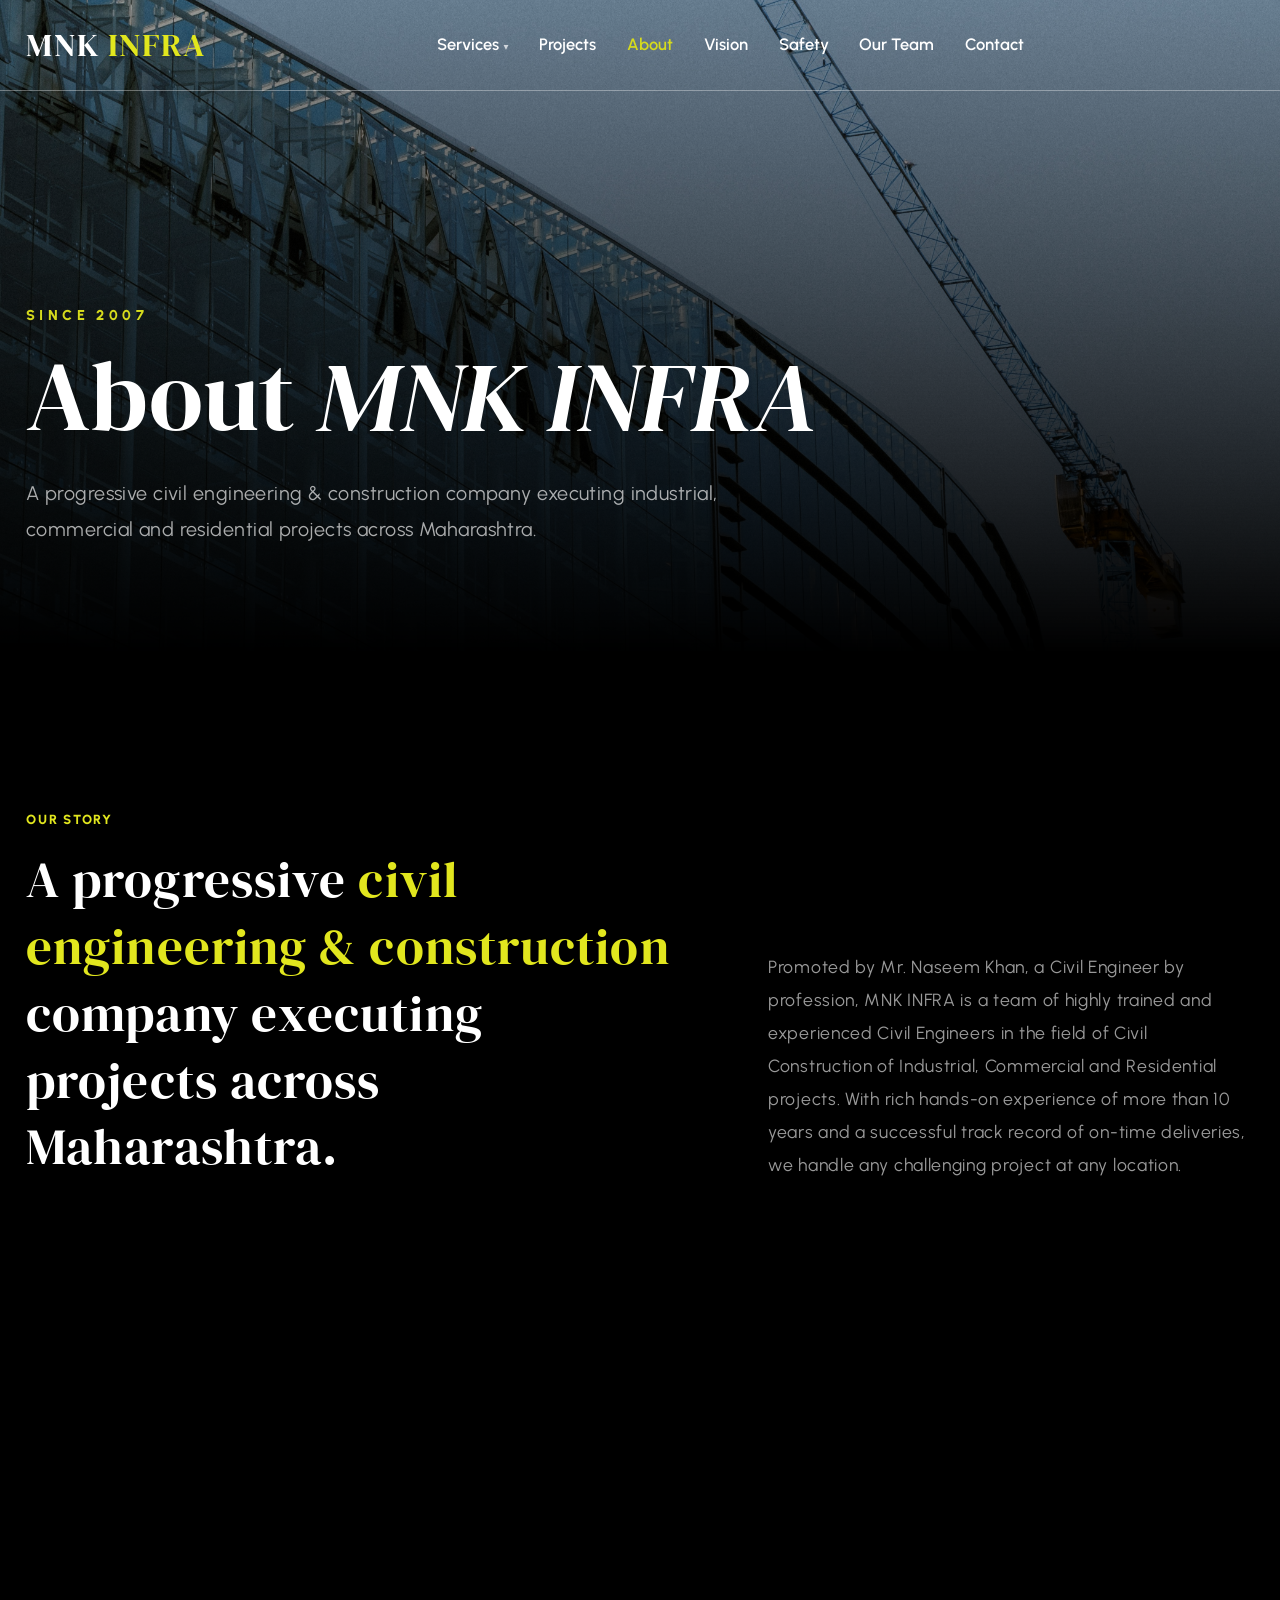
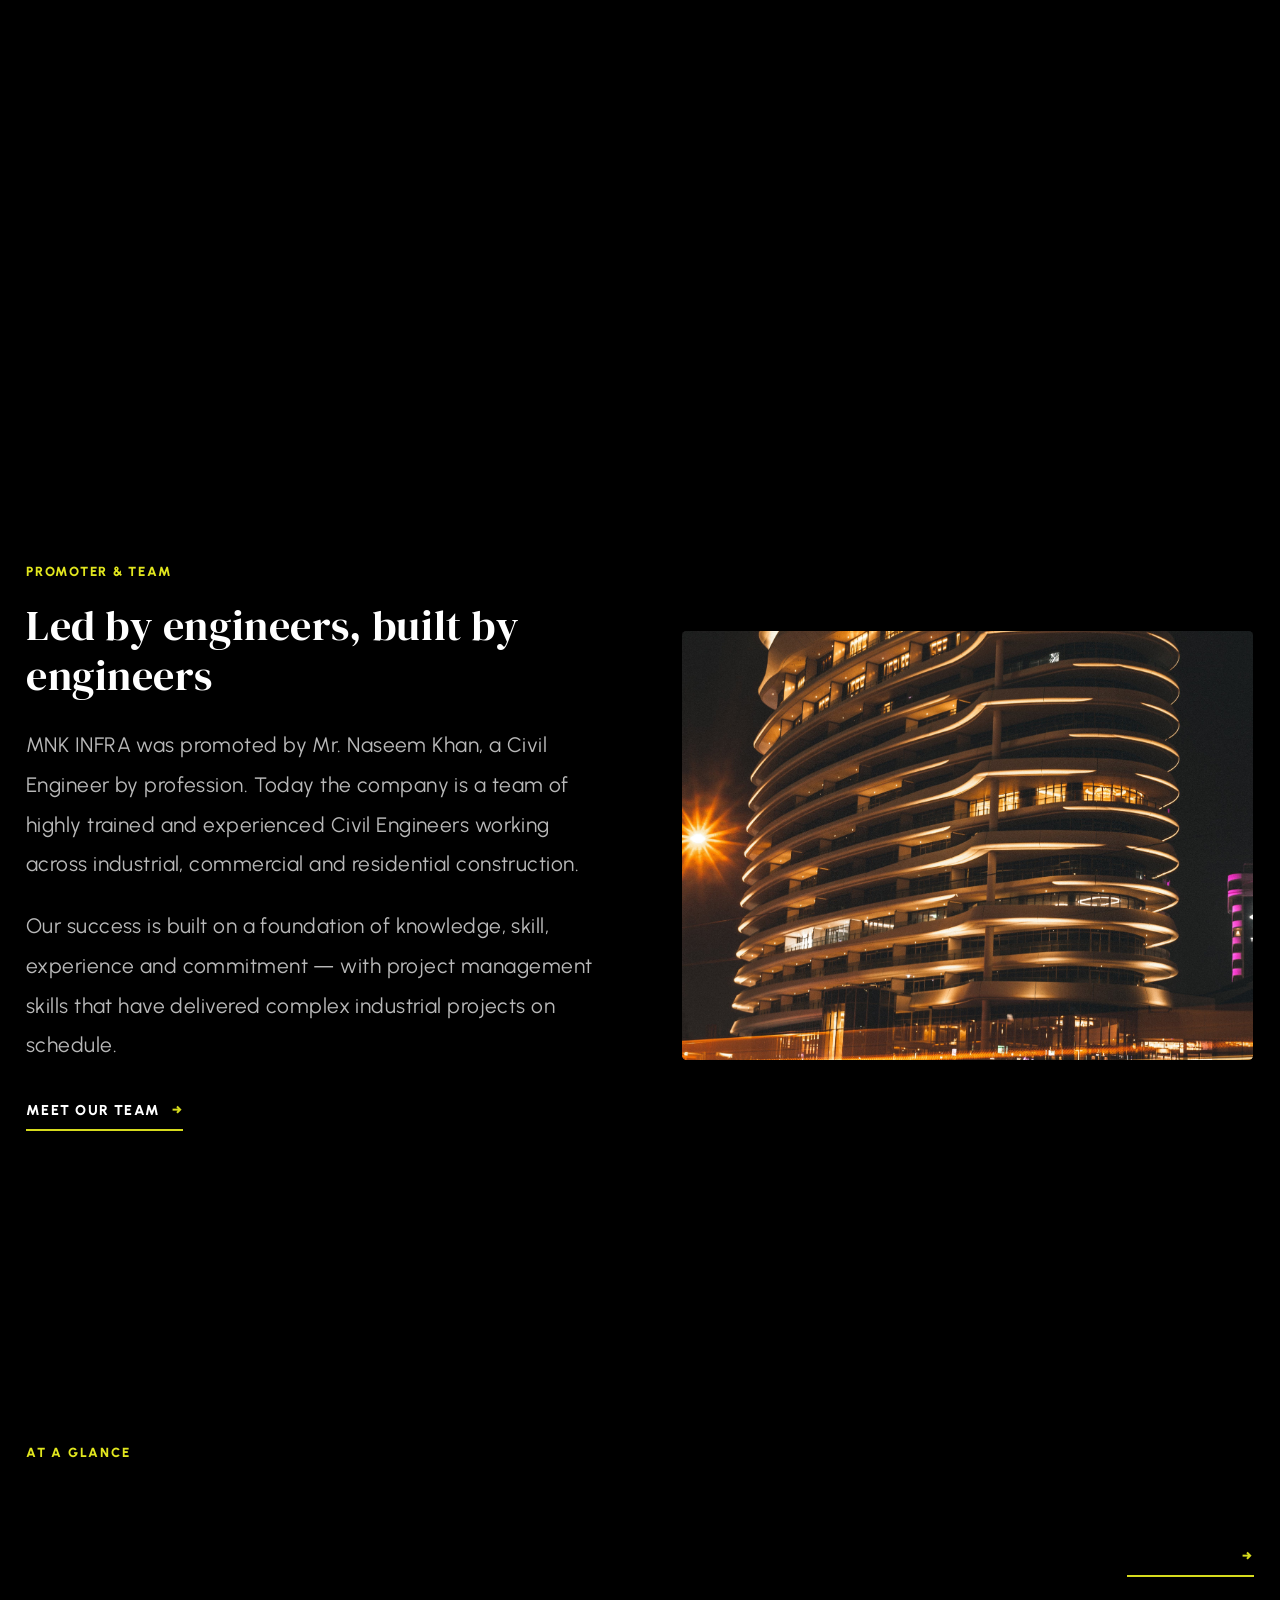
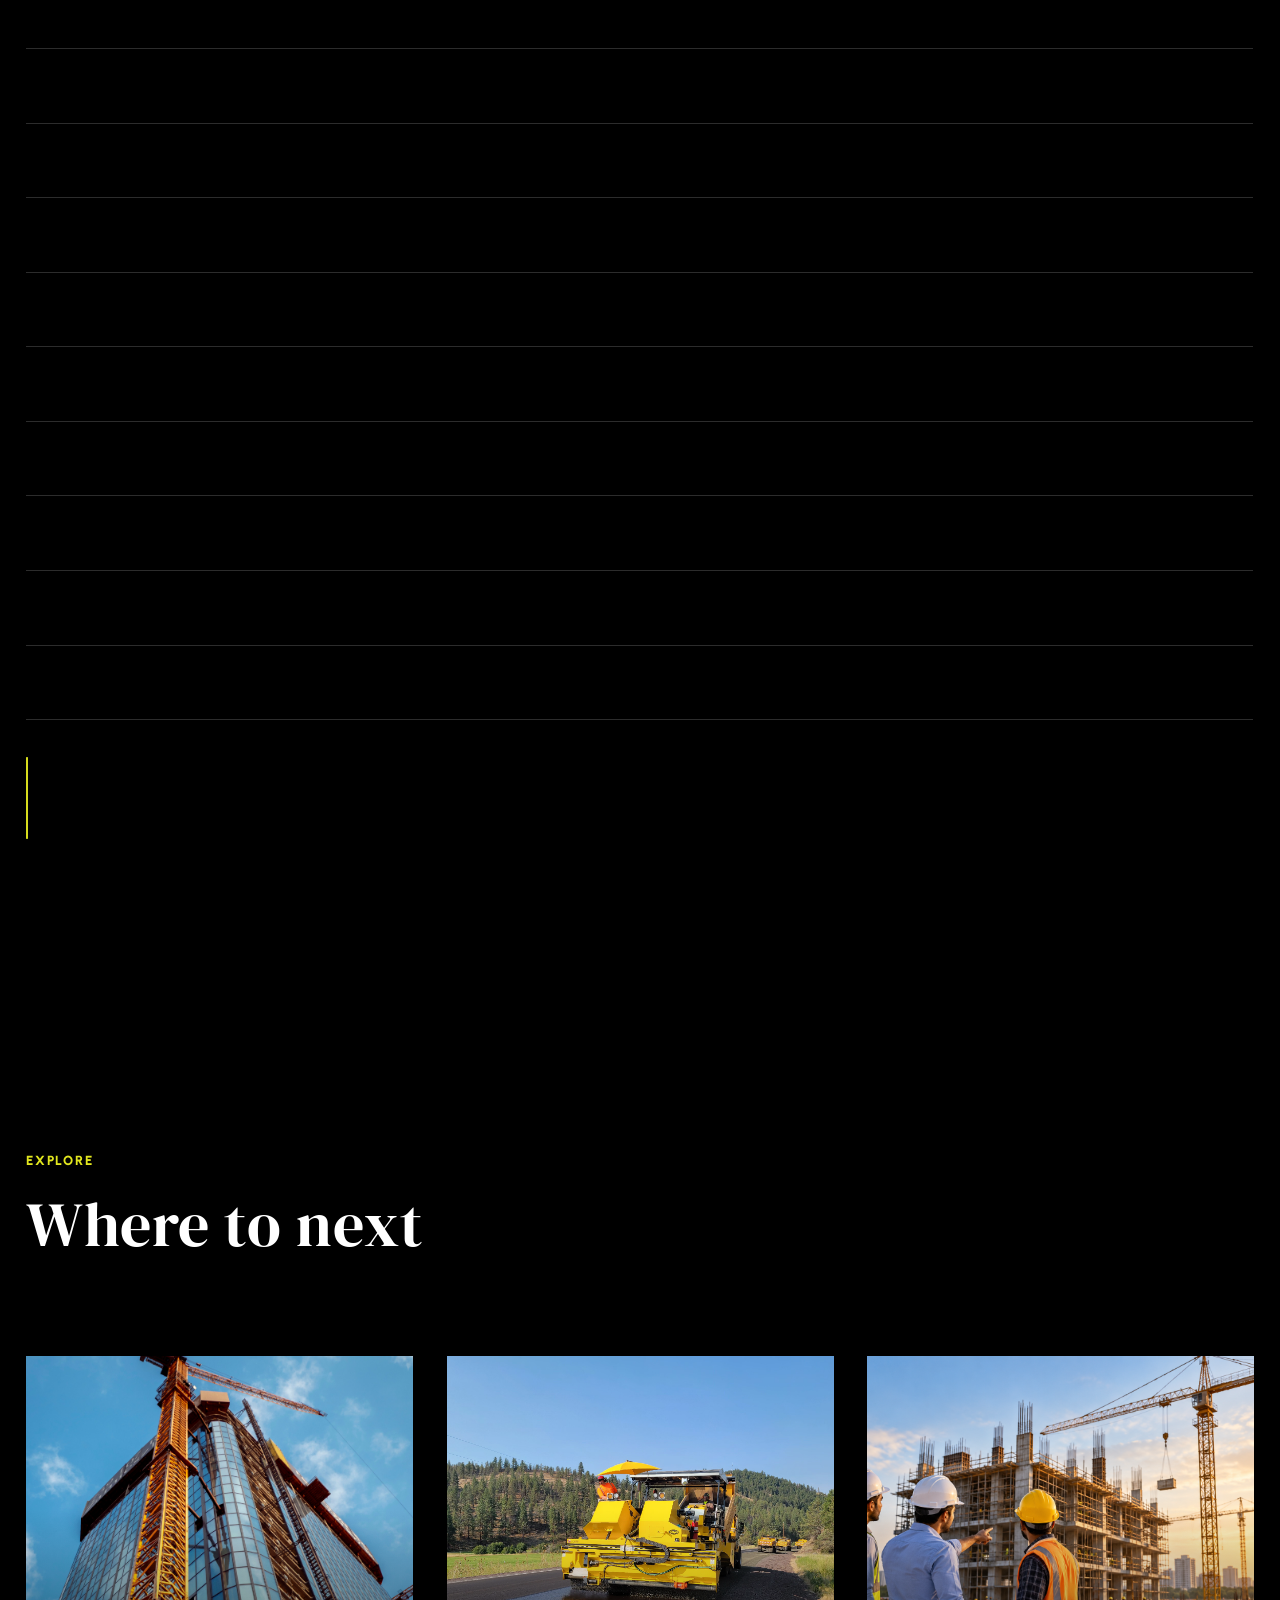
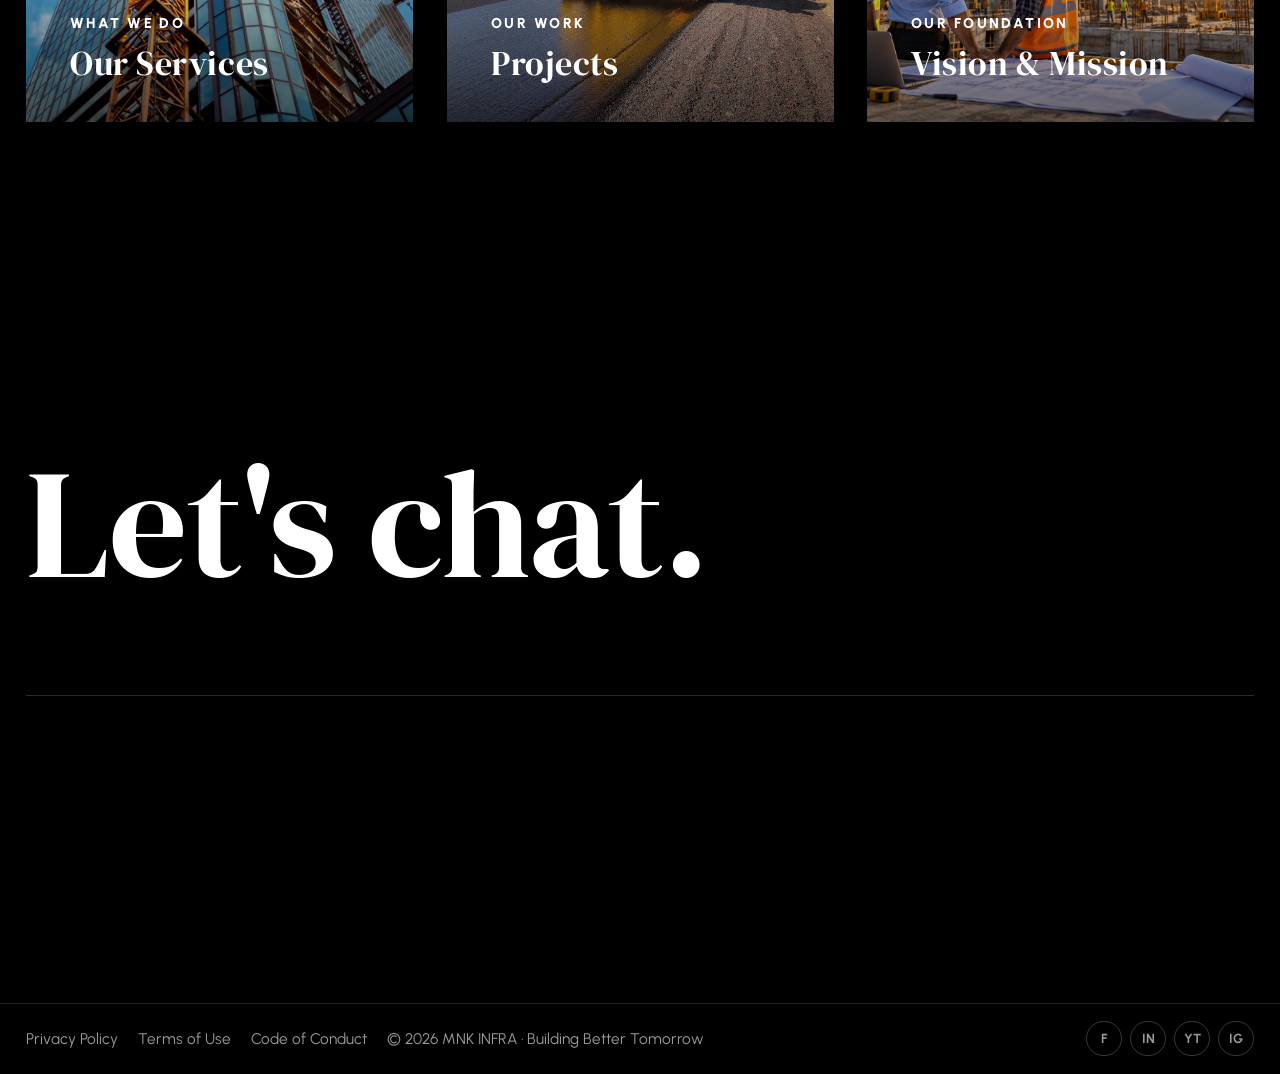
==== commit 56661eb7: "Fix header brand colors and spacing" ====
--- a/about.html
+++ b/about.html
@@ -25,7 +25,7 @@
           <svg width="20" height="20" viewBox="0 0 24 24" fill="none" stroke="currentColor" stroke-width="2.2" stroke-linecap="round"><circle cx="11" cy="11" r="7"/><path d="M21 21l-4.35-4.35"/></svg>
         </button>
         <a class="brand" href="index.html" aria-label="MNK Infra home">
-          <span class="brand__text">MNK <em>INFRA</em></span>
+          <span class="brand__text"><span class="brand__mnk">MNK</span> <em>INFRA</em></span>
         </a>
 
         <nav class="nav" id="nav" aria-label="Main">
--- a/css/style.css
+++ b/css/style.css
@@ -90,13 +90,13 @@
   z-index: 900;
   transition: background-color 0.3s ease, box-shadow 0.3s ease, color 0.3s ease, border-color 0.3s ease;
   color: #fff;
-  border-bottom: 1px solid #fff;
+  border-bottom: 0;
 }
 .siteheader.is-solid {
   background: #fff;
   color: #000;
   box-shadow: 0 2px 10px rgba(0, 0, 0, 0.08);
-  border-bottom: 1px solid #D1D5DB;
+  border-bottom: 0;
 }
 
 .topbar { border-bottom: 1px solid rgba(255, 255, 255, 0.16); transition: border-color 0.4s; }
@@ -121,7 +121,7 @@
 }
 .topbar__links a:hover { color: var(--lime); opacity: 1; }
 
-.navbar { position: relative; border-bottom: 1px solid #fff; transition: border-color 0.3s; }
+.navbar { position: relative; border-bottom: 1px solid rgba(255, 255, 255, 0.35); transition: border-color 0.3s; }
 .navbar__inner { display: flex; align-items: center; gap: 30px; min-height: 82px; transition: min-height 0.35s var(--ease); }
 .nav { margin-left: auto; }
 .burger { display: none; flex-direction: column; gap: 5px; padding: 8px; margin-left: auto; }
@@ -140,13 +140,14 @@
   white-space: nowrap;
   display: flex;
   align-items: center;
-}
-.brand__text > *:first-child {
+  gap: 0.24em;
+}
+.brand__mnk {
   color: #fff;
   transition: color 0.3s;
 }
-.siteheader.is-solid .brand__text > *:first-child {
-  color: #111111;
+.siteheader.is-solid .brand__mnk {
+  color: #000;
 }
 .brand__text em {
   color: var(--lime-text);
@@ -206,7 +207,7 @@
 
 .navbar__cta { flex-shrink: 0; opacity: 0; visibility: hidden; transition: opacity 0.35s, visibility 0.35s; }
 .siteheader.is-solid .navbar__cta { opacity: 1; visibility: visible; }
-.siteheader.is-solid .navbar { border-color: #D1D5DB; }
+.siteheader.is-solid .navbar { border-bottom-color: rgba(0, 0, 0, 0.12); }
 
 .header-search { display: none; align-items: center; justify-content: center; width: 40px; height: 40px; color: #fff; padding: 0; flex-shrink: 0; }
 .nav__mobile-cta { display: none; }
@@ -258,7 +259,7 @@
   display: flex;
   flex-direction: column;
   align-items: flex-start;
-  margin-bottom: 40px;
+  margin-bottom: clamp(44px, 5vw, 64px);
   padding-right: clamp(24px, 8vw, 120px);
 }
 .hero__tag {
@@ -306,6 +307,7 @@
 /* desktop only: lock all 3 headlines to same footprint as Building Better Tomorrow */
 @media (min-width: 641px) {
   .hero__title {
+    font-size: clamp(46px, 6.8vw, 92px);
     width: max-content;
     max-width: 100%;
   }
@@ -861,15 +863,15 @@
   z-index: 2;
   background: #000;
   color: rgba(255, 255, 255, 0.6);
-  padding: 34px 0;
+  padding: 16px 0;
   border-top: 1px solid rgba(255, 255, 255, 0.12);
 }
-.footer__inner { display: flex; align-items: center; justify-content: space-between; gap: 26px; flex-wrap: wrap; }
-.footer__links { display: flex; gap: 24px; flex-wrap: wrap; font-size: 14px; }
+.footer__inner { display: flex; align-items: center; justify-content: space-between; gap: 16px; flex-wrap: wrap; }
+.footer__links { display: flex; gap: 18px; flex-wrap: wrap; align-items: center; font-size: 14px; line-height: 1.5; }
 .footer__links a:hover { color: var(--lime); }
-.footer__social { display: flex; gap: 10px; }
+.footer__social { display: flex; gap: 8px; }
 .footer__social a {
-  width: 36px; height: 36px;
+  width: 32px; height: 32px;
   display: grid; place-items: center;
   border: 1px solid rgba(255, 255, 255, 0.22);
   border-radius: 50%;
@@ -911,8 +913,8 @@
 @media (max-width: 920px) {
   .topbar__links { display: none; }
   .navbar__cta { display: none; }
-  .navbar { border-bottom: 1px solid rgba(255, 255, 255, 0.4); transition: border-color 0.4s; }
-  .siteheader.is-solid .navbar { border-bottom-color: rgba(0, 0, 0, 0.1); }
+  .navbar { border-bottom: 1px solid rgba(255, 255, 255, 0.35); transition: border-color 0.4s; }
+  .siteheader.is-solid .navbar { border-bottom-color: rgba(0, 0, 0, 0.12); }
   .filters { display: none; }
   .reveal[data-reveal="left"], .reveal[data-reveal="right"] { transform: translateY(50px); }
   .reveal[data-reveal="left"].is-visible, .reveal[data-reveal="right"].is-visible { transform: translateY(0); }
